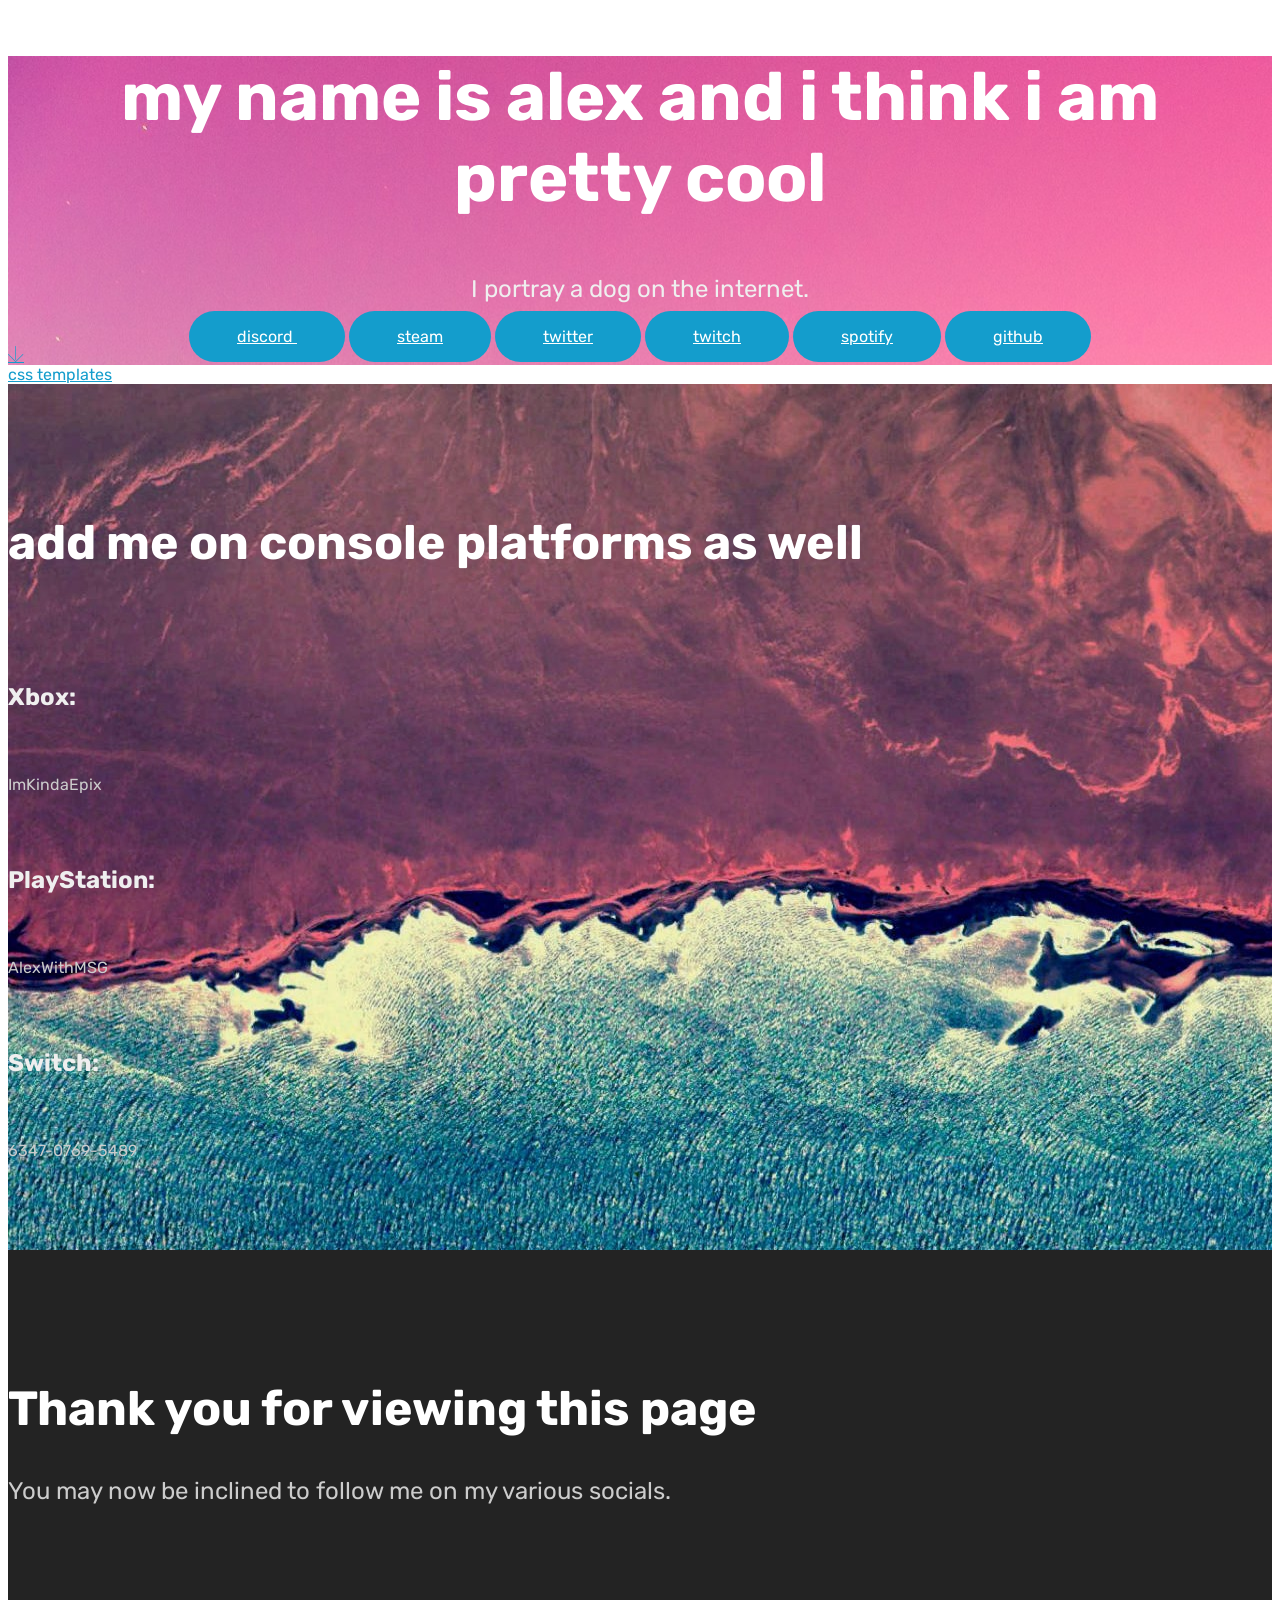
==== index.html @ 22f593eb "create github pages" ====
<!DOCTYPE html>
<html  >
<head>
  <!-- Site made with Mobirise Website Builder v4.12.3, https://mobirise.com -->
  <meta charset="UTF-8">
  <meta http-equiv="X-UA-Compatible" content="IE=edge">
  <meta name="generator" content="Mobirise v4.12.3, mobirise.com">
  <meta name="viewport" content="width=device-width, initial-scale=1, minimum-scale=1">
  <link rel="shortcut icon" href="assets/images/sanmypfp-128x128.png" type="image/x-icon">
  <meta name="description" content="">
  
  
  <title>Home</title>
  <link rel="stylesheet" href="assets/web/assets/mobirise-icons/mobirise-icons.css">
  <link rel="stylesheet" href="assets/bootstrap/css/bootstrap.min.css">
  <link rel="stylesheet" href="assets/bootstrap/css/bootstrap-grid.min.css">
  <link rel="stylesheet" href="assets/bootstrap/css/bootstrap-reboot.min.css">
  <link rel="stylesheet" href="assets/tether/tether.min.css">
  <link rel="stylesheet" href="assets/theme/css/style.css">
  <link rel="preload" as="style" href="assets/mobirise/css/mbr-additional.css"><link rel="stylesheet" href="assets/mobirise/css/mbr-additional.css" type="text/css">
  
  
  
</head>
<body>
  <section class="header9 cid-rp5B5z56Ws mbr-fullscreen mbr-parallax-background" id="header9-4">

    

    <div class="mbr-overlay" style="opacity: 0.2; background-color: rgb(35, 35, 35);">
    </div>

    <div class="container">
        <div class="media-container-column mbr-white col-lg-8 col-md-10 m-auto">
            <h1 class="mbr-section-title align-left mbr-bold pb-3 mbr-fonts-style display-1">
                my name is alex and i think i am pretty cool</h1>
            
            <p class="mbr-text align-left pb-3 mbr-fonts-style display-5">
                I portray a dog on the internet.</p>
            <div class="mbr-section-btn align-left"><a class="btn btn-md btn-primary display-4" href="https://discord.gg/YSjjmVP" target="_blank">discord&nbsp;</a> <a class="btn btn-md btn-primary display-4" href="https://steamcommunity.com/id/AlexWithMSG" target="_blank">steam</a> <a class="btn btn-md btn-primary display-4" href="https://twitter.com/alexwithmsg/" target="_blank">twitter</a> <a class="btn btn-md btn-primary display-4" href="https://twitch.tv/alexonmsg" target="_blank">twitch</a> <a class="btn btn-md btn-primary display-4" href="https://open.spotify.com/user/apex_epix" target="_blank">spotify</a>  <a class="btn btn-md btn-primary display-4" href="https://github.com/AlexWithMSG" target="_blank">github</a></div>
        </div>
    </div>

    <div class="mbr-arrow hidden-sm-down" aria-hidden="true">
        <a href="#next">
            <i class="mbri-down mbr-iconfont"></i>
        </a>
    </div>
</section>

<section class="engine"><a href="https://mobirise.info/x">css templates</a></section><section class="mbr-section contacts2 cid-rUwt1hAmYz mbr-parallax-background" id="contacts2-b">
    <!---->
    
    <!---->
    <!--Overlay-->
    <div class="mbr-overlay" style="opacity: 0.6; background-color: rgb(35, 35, 35);">
    </div>
    <!--Container-->
    <div class="container">
        <div class="row">
            <!--Titles-->
            <div class="title col-12">
                <h2 class="align-left mbr-fonts-style display-2">add me on console platforms as well</h2>
                
            </div>
            <div class="col-12">
                <div class="row justify-content-center">
                    <div class="col-12 col-md-4">
                        <div class="b b-adress">
                            <h5 class="align-left mbr-fonts-style m-0 display-5">
                                Xbox:
                            </h5>
                            <p class="mbr-text align-left mbr-fonts-style display-7">
                                ImKindaEpix</p>
                        </div>
                    </div>
                    <div class="col-12 col-md-4">
                        <div class="b b-phone">
                            <h5 class="align-left mbr-fonts-style m-0 display-5">
                                PlayStation:
                            </h5>
                            <p class="mbr-text align-left mbr-fonts-style display-7">
                                AlexWithMSG</p>
                        </div>
                    </div>
                    <div class="col-12 col-md-4">
                        <div class="b b-mail">
                            <h5 class="align-left mbr-fonts-style m-0 display-5">
                                Switch:
                            </h5>
                            <p class="mbr-text align-left mbr-fonts-style display-7">
                                6347-0769-5489</p>
                        </div>
                    </div>
                </div>
            </div>
        </div>
    </div>
</section>

<section class="header1 cid-rTfRrv0ybm" id="header16-6">

    

    

    <div class="container">
        <div class="row justify-content-md-center">
            <div class="col-md-10 align-center">
                <h1 class="mbr-section-title mbr-bold pb-3 mbr-fonts-style display-2">
                    Thank you for viewing this page</h1>
                
                <p class="mbr-text pb-3 mbr-fonts-style display-5">You may now be inclined to follow me on my various socials.</p>
                
            </div>
        </div>
    </div>

</section>


  <script src="assets/web/assets/jquery/jquery.min.js"></script>
  <script src="assets/popper/popper.min.js"></script>
  <script src="assets/bootstrap/js/bootstrap.min.js"></script>
  <script src="assets/tether/tether.min.js"></script>
  <script src="assets/smoothscroll/smooth-scroll.js"></script>
  <script src="assets/parallax/jarallax.min.js"></script>
  <script src="assets/theme/js/script.js"></script>
  
  
</body>
</html>
---- assets/web/assets/mobirise-icons/mobirise-icons.css ----
@font-face {
  font-family: 'MobiriseIcons';
  src:  url('mobirise-icons.eot?spat4u');
  src:  url('mobirise-icons.eot?spat4u#iefix') format('embedded-opentype'),
    url('mobirise-icons.ttf?spat4u') format('truetype'),
    url('mobirise-icons.woff?spat4u') format('woff'),
    url('mobirise-icons.svg?spat4u#MobiriseIcons') format('svg');
  font-weight: normal;
  font-style: normal;
  font-display: swap;
}

[class^="mbri-"], [class*=" mbri-"] {
  /* use !important to prevent issues with browser extensions that change fonts */
  font-family: MobiriseIcons !important;
  speak: none;
  font-style: normal;
  font-weight: normal;
  font-variant: normal;
  text-transform: none;
  line-height: 1;

  /* Better Font Rendering =========== */
  -webkit-font-smoothing: antialiased;
  -moz-osx-font-smoothing: grayscale;
}

.mbri-add-submenu:before {
  content: "\e900";
}
.mbri-alert:before {
  content: "\e901";
}
.mbri-align-center:before {
  content: "\e902";
}
.mbri-align-justify:before {
  content: "\e903";
}
.mbri-align-left:before {
  content: "\e904";
}
.mbri-align-right:before {
  content: "\e905";
}
.mbri-android:before {
  content: "\e906";
}
.mbri-apple:before {
  content: "\e907";
}
.mbri-arrow-down:before {
  content: "\e908";
}
.mbri-arrow-next:before {
  content: "\e909";
}
.mbri-arrow-prev:before {
  content: "\e90a";
}
.mbri-arrow-up:before {
  content: "\e90b";
}
.mbri-bold:before {
  content: "\e90c";
}
.mbri-bookmark:before {
  content: "\e90d";
}
.mbri-bootstrap:before {
  content: "\e90e";
}
.mbri-briefcase:before {
  content: "\e90f";
}
.mbri-browse:before {
  content: "\e910";
}
.mbri-bulleted-list:before {
  content: "\e911";
}
.mbri-calendar:before {
  content: "\e912";
}
.mbri-camera:before {
  content: "\e913";
}
.mbri-cart-add:before {
  content: "\e914";
}
.mbri-cart-full:before {
  content: "\e915";
}
.mbri-cash:before {
  content: "\e916";
}
.mbri-change-style:before {
  content: "\e917";
}
.mbri-chat:before {
  content: "\e918";
}
.mbri-clock:before {
  content: "\e919";
}
.mbri-close:before {
  content: "\e91a";
}
.mbri-cloud:before {
  content: "\e91b";
}
.mbri-code:before {
  content: "\e91c";
}
.mbri-contact-form:before {
  content: "\e91d";
}
.mbri-credit-card:before {
  content: "\e91e";
}
.mbri-cursor-click:before {
  content: "\e91f";
}
.mbri-cust-feedback:before {
  content: "\e920";
}
.mbri-database:before {
  content: "\e921";
}
.mbri-delivery:before {
  content: "\e922";
}
.mbri-desktop:before {
  content: "\e923";
}
.mbri-devices:before {
  content: "\e924";
}
.mbri-down:before {
  content: "\e925";
}
.mbri-download:before {
  content: "\e989";
}
.mbri-drag-n-drop:before {
  content: "\e927";
}
.mbri-drag-n-drop2:before {
  content: "\e928";
}
.mbri-edit:before {
  content: "\e929";
}
.mbri-edit2:before {
  content: "\e92a";
}
.mbri-error:before {
  content: "\e92b";
}
.mbri-extension:before {
  content: "\e92c";
}
.mbri-features:before {
  content: "\e92d";
}
.mbri-file:before {
  content: "\e92e";
}
.mbri-flag:before {
  content: "\e92f";
}
.mbri-folder:before {
  content: "\e930";
}
.mbri-gift:before {
  content: "\e931";
}
.mbri-github:before {
  content: "\e932";
}
.mbri-globe:before {
  content: "\e933";
}
.mbri-globe-2:before {
  content: "\e934";
}
.mbri-growing-chart:before {
  content: "\e935";
}
.mbri-hearth:before {
  content: "\e936";
}
.mbri-help:before {
  content: "\e937";
}
.mbri-home:before {
  content: "\e938";
}
.mbri-hot-cup:before {
  content: "\e939";
}
.mbri-idea:before {
  content: "\e93a";
}
.mbri-image-gallery:before {
  content: "\e93b";
}
.mbri-image-slider:before {
  content: "\e93c";
}
.mbri-info:before {
  content: "\e93d";
}
.mbri-italic:before {
  content: "\e93e";
}
.mbri-key:before {
  content: "\e93f";
}
.mbri-laptop:before {
  content: "\e940";
}
.mbri-layers:before {
  content: "\e941";
}
.mbri-left-right:before {
  content: "\e942";
}
.mbri-left:before {
  content: "\e943";
}
.mbri-letter:before {
  content: "\e944";
}
.mbri-like:before {
  content: "\e945";
}
.mbri-link:before {
  content: "\e946";
}
.mbri-lock:before {
  content: "\e947";
}
.mbri-login:before {
  content: "\e948";
}
.mbri-logout:before {
  content: "\e949";
}
.mbri-magic-stick:before {
  content: "\e94a";
}
.mbri-map-pin:before {
  content: "\e94b";
}
.mbri-menu:before {
  content: "\e94c";
}
.mbri-mobile:before {
  content: "\e94d";
}
.mbri-mobile2:before {
  content: "\e94e";
}
.mbri-mobirise:before {
  content: "\e94f";
}
.mbri-more-horizontal:before {
  content: "\e950";
}
.mbri-more-vertical:before {
  content: "\e951";
}
.mbri-music:before {
  content: "\e952";
}
.mbri-new-file:before {
  content: "\e953";
}
.mbri-numbered-list:before {
  content: "\e954";
}
.mbri-opened-folder:before {
  content: "\e955";
}
.mbri-pages:before {
  content: "\e956";
}
.mbri-paper-plane:before {
  content: "\e957";
}
.mbri-paperclip:before {
  content: "\e958";
}
.mbri-photo:before {
  content: "\e959";
}
.mbri-photos:before {
  content: "\e95a";
}
.mbri-pin:before {
  content: "\e95b";
}
.mbri-play:before {
  content: "\e95c";
}
.mbri-plus:before {
  content: "\e95d";
}
.mbri-preview:before {
  content: "\e95e";
}
.mbri-print:before {
  content: "\e95f";
}
.mbri-protect:before {
  content: "\e960";
}
.mbri-question:before {
  content: "\e961";
}
.mbri-quote-left:before {
  content: "\e962";
}
.mbri-quote-right:before {
  content: "\e963";
}
.mbri-refresh:before {
  content: "\e964";
}
.mbri-responsive:before {
  content: "\e965";
}
.mbri-right:before {
  content: "\e966";
}
.mbri-rocket:before {
  content: "\e967";
}
.mbri-sad-face:before {
  content: "\e968";
}
.mbri-sale:before {
  content: "\e969";
}
.mbri-save:before {
  content: "\e96a";
}
.mbri-search:before {
  content: "\e96b";
}
.mbri-setting:before {
  content: "\e96c";
}
.mbri-setting2:before {
  content: "\e96d";
}
.mbri-setting3:before {
  content: "\e96e";
}
.mbri-share:before {
  content: "\e96f";
}
.mbri-shopping-bag:before {
  content: "\e970";
}
.mbri-shopping-basket:before {
  content: "\e971";
}
.mbri-shopping-cart:before {
  content: "\e972";
}
.mbri-sites:before {
  content: "\e973";
}
.mbri-smile-face:before {
  content: "\e974";
}
.mbri-speed:before {
  content: "\e975";
}
.mbri-star:before {
  content: "\e976";
}
.mbri-success:before {
  content: "\e977";
}
.mbri-sun:before {
  content: "\e978";
}
.mbri-sun2:before {
  content: "\e979";
}
.mbri-tablet:before {
  content: "\e97a";
}
.mbri-tablet-vertical:before {
  content: "\e97b";
}
.mbri-target:before {
  content: "\e97c";
}
.mbri-timer:before {
  content: "\e97d";
}
.mbri-to-ftp:before {
  content: "\e97e";
}
.mbri-to-local-drive:before {
  content: "\e97f";
}
.mbri-touch-swipe:before {
  content: "\e980";
}
.mbri-touch:before {
  content: "\e981";
}
.mbri-trash:before {
  content: "\e982";
}
.mbri-underline:before {
  content: "\e983";
}
.mbri-unlink:before {
  content: "\e984";
}
.mbri-unlock:before {
  content: "\e985";
}
.mbri-up-down:before {
  content: "\e986";
}
.mbri-up:before {
  content: "\e987";
}
.mbri-update:before {
  content: "\e988";
}
.mbri-upload:before {
 content: "\e926"; 
}
.mbri-user:before {
  content: "\e98a";
}
.mbri-user2:before {
  content: "\e98b";
}
.mbri-users:before {
  content: "\e98c";
}
.mbri-video:before {
  content: "\e98d";
}
.mbri-video-play:before {
  content: "\e98e";
}
.mbri-watch:before {
  content: "\e98f";
}
.mbri-website-theme:before {
  content: "\e990";
}
.mbri-wifi:before {
  content: "\e991";
}
.mbri-windows:before {
  content: "\e992";
}
.mbri-zoom-out:before {
  content: "\e993";
}
.mbri-redo:before {
  content: "\e994";
}
.mbri-undo:before {
  content: "\e995";
}
---- assets/mobirise/css/mbr-additional.css ----
@import url(https://fonts.googleapis.com/css?family=Rubik:300,300i,400,400i,500,500i,700,700i,900,900i&display=swap);





body {
  font-family: Rubik;
}
.display-1 {
  font-family: 'Rubik', sans-serif;
  font-size: 4.25rem;
  font-display: swap;
}
.display-1 > .mbr-iconfont {
  font-size: 6.8rem;
}
.display-2 {
  font-family: 'Rubik', sans-serif;
  font-size: 3rem;
  font-display: swap;
}
.display-2 > .mbr-iconfont {
  font-size: 4.8rem;
}
.display-4 {
  font-family: 'Rubik', sans-serif;
  font-size: 1rem;
  font-display: swap;
}
.display-4 > .mbr-iconfont {
  font-size: 1.6rem;
}
.display-5 {
  font-family: 'Rubik', sans-serif;
  font-size: 1.5rem;
  font-display: swap;
}
.display-5 > .mbr-iconfont {
  font-size: 2.4rem;
}
.display-7 {
  font-family: 'Rubik', sans-serif;
  font-size: 1rem;
  font-display: swap;
}
.display-7 > .mbr-iconfont {
  font-size: 1.6rem;
}
/* ---- Fluid typography for mobile devices ---- */
/* 1.4 - font scale ratio ( bootstrap == 1.42857 ) */
/* 100vw - current viewport width */
/* (48 - 20)  48 == 48rem == 768px, 20 == 20rem == 320px(minimal supported viewport) */
/* 0.65 - min scale variable, may vary */
@media (max-width: 768px) {
  .display-1 {
    font-size: 3.4rem;
    font-size: calc( 2.1374999999999997rem + (4.25 - 2.1374999999999997) * ((100vw - 20rem) / (48 - 20)));
    line-height: calc( 1.4 * (2.1374999999999997rem + (4.25 - 2.1374999999999997) * ((100vw - 20rem) / (48 - 20))));
  }
  .display-2 {
    font-size: 2.4rem;
    font-size: calc( 1.7rem + (3 - 1.7) * ((100vw - 20rem) / (48 - 20)));
    line-height: calc( 1.4 * (1.7rem + (3 - 1.7) * ((100vw - 20rem) / (48 - 20))));
  }
  .display-4 {
    font-size: 0.8rem;
    font-size: calc( 1rem + (1 - 1) * ((100vw - 20rem) / (48 - 20)));
    line-height: calc( 1.4 * (1rem + (1 - 1) * ((100vw - 20rem) / (48 - 20))));
  }
  .display-5 {
    font-size: 1.2rem;
    font-size: calc( 1.175rem + (1.5 - 1.175) * ((100vw - 20rem) / (48 - 20)));
    line-height: calc( 1.4 * (1.175rem + (1.5 - 1.175) * ((100vw - 20rem) / (48 - 20))));
  }
}
/* Buttons */
.btn {
  padding: 1rem 3rem;
  border-radius: 3px;
}
.btn-sm {
  padding: 0.6rem 1.5rem;
  border-radius: 3px;
}
.btn-md {
  padding: 1rem 3rem;
  border-radius: 3px;
}
.btn-lg {
  padding: 1.2rem 3.2rem;
  border-radius: 3px;
}
.bg-primary {
  background-color: #149dcc !important;
}
.bg-success {
  background-color: #0f7699 !important;
}
.bg-info {
  background-color: #ffffff !important;
}
.bg-warning {
  background-color: #ffffff !important;
}
.bg-danger {
  background-color: #ffffff !important;
}
.btn-primary,
.btn-primary:active {
  background-color: #149dcc !important;
  border-color: #149dcc !important;
  color: #ffffff !important;
}
.btn-primary:hover,
.btn-primary:focus,
.btn-primary.focus,
.btn-primary.active {
  color: #ffffff !important;
  background-color: #0d6786 !important;
  border-color: #0d6786 !important;
}
.btn-primary.disabled,
.btn-primary:disabled {
  color: #ffffff !important;
  background-color: #0d6786 !important;
  border-color: #0d6786 !important;
}
.btn-secondary,
.btn-secondary:active {
  background-color: #ff3366 !important;
  border-color: #ff3366 !important;
  color: #ffffff !important;
}
.btn-secondary:hover,
.btn-secondary:focus,
.btn-secondary.focus,
.btn-secondary.active {
  color: #ffffff !important;
  background-color: #e50039 !important;
  border-color: #e50039 !important;
}
.btn-secondary.disabled,
.btn-secondary:disabled {
  color: #ffffff !important;
  background-color: #e50039 !important;
  border-color: #e50039 !important;
}
.btn-info,
.btn-info:active {
  background-color: #ffffff !important;
  border-color: #ffffff !important;
  color: #808080 !important;
}
.btn-info:hover,
.btn-info:focus,
.btn-info.focus,
.btn-info.active {
  color: #808080 !important;
  background-color: #d9d9d9 !important;
  border-color: #d9d9d9 !important;
}
.btn-info.disabled,
.btn-info:disabled {
  color: #808080 !important;
  background-color: #d9d9d9 !important;
  border-color: #d9d9d9 !important;
}
.btn-success,
.btn-success:active {
  background-color: #0f7699 !important;
  border-color: #0f7699 !important;
  color: #ffffff !important;
}
.btn-success:hover,
.btn-success:focus,
.btn-success.focus,
.btn-success.active {
  color: #ffffff !important;
  background-color: #084053 !important;
  border-color: #084053 !important;
}
.btn-success.disabled,
.btn-success:disabled {
  color: #ffffff !important;
  background-color: #084053 !important;
  border-color: #084053 !important;
}
.btn-warning,
.btn-warning:active {
  background-color: #ffffff !important;
  border-color: #ffffff !important;
  color: #808080 !important;
}
.btn-warning:hover,
.btn-warning:focus,
.btn-warning.focus,
.btn-warning.active {
  color: #808080 !important;
  background-color: #d9d9d9 !important;
  border-color: #d9d9d9 !important;
}
.btn-warning.disabled,
.btn-warning:disabled {
  color: #808080 !important;
  background-color: #d9d9d9 !important;
  border-color: #d9d9d9 !important;
}
.btn-danger,
.btn-danger:active {
  background-color: #ffffff !important;
  border-color: #ffffff !important;
  color: #808080 !important;
}
.btn-danger:hover,
.btn-danger:focus,
.btn-danger.focus,
.btn-danger.active {
  color: #808080 !important;
  background-color: #d9d9d9 !important;
  border-color: #d9d9d9 !important;
}
.btn-danger.disabled,
.btn-danger:disabled {
  color: #808080 !important;
  background-color: #d9d9d9 !important;
  border-color: #d9d9d9 !important;
}
.btn-white {
  color: #333333 !important;
}
.btn-white,
.btn-white:active {
  background-color: #ffffff !important;
  border-color: #ffffff !important;
  color: #808080 !important;
}
.btn-white:hover,
.btn-white:focus,
.btn-white.focus,
.btn-white.active {
  color: #808080 !important;
  background-color: #d9d9d9 !important;
  border-color: #d9d9d9 !important;
}
.btn-white.disabled,
.btn-white:disabled {
  color: #808080 !important;
  background-color: #d9d9d9 !important;
  border-color: #d9d9d9 !important;
}
.btn-black,
.btn-black:active {
  background-color: #333333 !important;
  border-color: #333333 !important;
  color: #ffffff !important;
}
.btn-black:hover,
.btn-black:focus,
.btn-black.focus,
.btn-black.active {
  color: #ffffff !important;
  background-color: #0d0d0d !important;
  border-color: #0d0d0d !important;
}
.btn-black.disabled,
.btn-black:disabled {
  color: #ffffff !important;
  background-color: #0d0d0d !important;
  border-color: #0d0d0d !important;
}
.btn-primary-outline,
.btn-primary-outline:active {
  background: none;
  border-color: #0b566f;
  color: #0b566f;
}
.btn-primary-outline:hover,
.btn-primary-outline:focus,
.btn-primary-outline.focus,
.btn-primary-outline.active {
  color: #ffffff;
  background-color: #149dcc;
  border-color: #149dcc;
}
.btn-primary-outline.disabled,
.btn-primary-outline:disabled {
  color: #ffffff !important;
  background-color: #149dcc !important;
  border-color: #149dcc !important;
}
.btn-secondary-outline,
.btn-secondary-outline:active {
  background: none;
  border-color: #cc0033;
  color: #cc0033;
}
.btn-secondary-outline:hover,
.btn-secondary-outline:focus,
.btn-secondary-outline.focus,
.btn-secondary-outline.active {
  color: #ffffff;
  background-color: #ff3366;
  border-color: #ff3366;
}
.btn-secondary-outline.disabled,
.btn-secondary-outline:disabled {
  color: #ffffff !important;
  background-color: #ff3366 !important;
  border-color: #ff3366 !important;
}
.btn-info-outline,
.btn-info-outline:active {
  background: none;
  border-color: #cccccc;
  color: #cccccc;
}
.btn-info-outline:hover,
.btn-info-outline:focus,
.btn-info-outline.focus,
.btn-info-outline.active {
  color: #808080;
  background-color: #ffffff;
  border-color: #ffffff;
}
.btn-info-outline.disabled,
.btn-info-outline:disabled {
  color: #808080 !important;
  background-color: #ffffff !important;
  border-color: #ffffff !important;
}
.btn-success-outline,
.btn-success-outline:active {
  background: none;
  border-color: #062e3c;
  color: #062e3c;
}
.btn-success-outline:hover,
.btn-success-outline:focus,
.btn-success-outline.focus,
.btn-success-outline.active {
  color: #ffffff;
  background-color: #0f7699;
  border-color: #0f7699;
}
.btn-success-outline.disabled,
.btn-success-outline:disabled {
  color: #ffffff !important;
  background-color: #0f7699 !important;
  border-color: #0f7699 !important;
}
.btn-warning-outline,
.btn-warning-outline:active {
  background: none;
  border-color: #cccccc;
  color: #cccccc;
}
.btn-warning-outline:hover,
.btn-warning-outline:focus,
.btn-warning-outline.focus,
.btn-warning-outline.active {
  color: #808080;
  background-color: #ffffff;
  border-color: #ffffff;
}
.btn-warning-outline.disabled,
.btn-warning-outline:disabled {
  color: #808080 !important;
  background-color: #ffffff !important;
  border-color: #ffffff !important;
}
.btn-danger-outline,
.btn-danger-outline:active {
  background: none;
  border-color: #cccccc;
  color: #cccccc;
}
.btn-danger-outline:hover,
.btn-danger-outline:focus,
.btn-danger-outline.focus,
.btn-danger-outline.active {
  color: #808080;
  background-color: #ffffff;
  border-color: #ffffff;
}
.btn-danger-outline.disabled,
.btn-danger-outline:disabled {
  color: #808080 !important;
  background-color: #ffffff !important;
  border-color: #ffffff !important;
}
.btn-black-outline,
.btn-black-outline:active {
  background: none;
  border-color: #000000;
  color: #000000;
}
.btn-black-outline:hover,
.btn-black-outline:focus,
.btn-black-outline.focus,
.btn-black-outline.active {
  color: #ffffff;
  background-color: #333333;
  border-color: #333333;
}
.btn-black-outline.disabled,
.btn-black-outline:disabled {
  color: #ffffff !important;
  background-color: #333333 !important;
  border-color: #333333 !important;
}
.btn-white-outline,
.btn-white-outline:active,
.btn-white-outline.active {
  background: none;
  border-color: #ffffff;
  color: #ffffff;
}
.btn-white-outline:hover,
.btn-white-outline:focus,
.btn-white-outline.focus {
  color: #333333;
  background-color: #ffffff;
  border-color: #ffffff;
}
.text-primary {
  color: #149dcc !important;
}
.text-secondary {
  color: #ff3366 !important;
}
.text-success {
  color: #0f7699 !important;
}
.text-info {
  color: #ffffff !important;
}
.text-warning {
  color: #ffffff !important;
}
.text-danger {
  color: #ffffff !important;
}
.text-white {
  color: #ffffff !important;
}
.text-black {
  color: #000000 !important;
}
a.text-primary:hover,
a.text-primary:focus {
  color: #0b566f !important;
}
a.text-secondary:hover,
a.text-secondary:focus {
  color: #cc0033 !important;
}
a.text-success:hover,
a.text-success:focus {
  color: #062e3c !important;
}
a.text-info:hover,
a.text-info:focus {
  color: #cccccc !important;
}
a.text-warning:hover,
a.text-warning:focus {
  color: #cccccc !important;
}
a.text-danger:hover,
a.text-danger:focus {
  color: #cccccc !important;
}
a.text-white:hover,
a.text-white:focus {
  color: #b3b3b3 !important;
}
a.text-black:hover,
a.text-black:focus {
  color: #4d4d4d !important;
}
.alert-success {
  background-color: #70c770;
}
.alert-info {
  background-color: #ffffff;
}
.alert-warning {
  background-color: #ffffff;
}
.alert-danger {
  background-color: #ffffff;
}
.mbr-section-btn a.btn:not(.btn-form) {
  border-radius: 100px;
}
.mbr-section-btn a.btn:not(.btn-form):hover,
.mbr-section-btn a.btn:not(.btn-form):focus {
  box-shadow: none !important;
}
.mbr-section-btn a.btn:not(.btn-form):hover,
.mbr-section-btn a.btn:not(.btn-form):focus {
  box-shadow: 0 10px 40px 0 rgba(0, 0, 0, 0.2) !important;
  -webkit-box-shadow: 0 10px 40px 0 rgba(0, 0, 0, 0.2) !important;
}
.mbr-gallery-filter li a {
  border-radius: 100px !important;
}
.mbr-gallery-filter li.active .btn {
  background-color: #149dcc;
  border-color: #149dcc;
  color: #ffffff;
}
.mbr-gallery-filter li.active .btn:focus {
  box-shadow: none;
}
.nav-tabs .nav-link {
  border-radius: 100px !important;
}
a,
a:hover {
  color: #149dcc;
}
.mbr-plan-header.bg-primary .mbr-plan-subtitle,
.mbr-plan-header.bg-primary .mbr-plan-price-desc {
  color: #b4e6f8;
}
.mbr-plan-header.bg-success .mbr-plan-subtitle,
.mbr-plan-header.bg-success .mbr-plan-price-desc {
  color: #3cbfec;
}
.mbr-plan-header.bg-info .mbr-plan-subtitle,
.mbr-plan-header.bg-info .mbr-plan-price-desc {
  color: #ffffff;
}
.mbr-plan-header.bg-warning .mbr-plan-subtitle,
.mbr-plan-header.bg-warning .mbr-plan-price-desc {
  color: #ffffff;
}
.mbr-plan-header.bg-danger .mbr-plan-subtitle,
.mbr-plan-header.bg-danger .mbr-plan-price-desc {
  color: #ffffff;
}
/* Scroll to top button*/
.scrollToTop_wraper {
  display: none;
}
.form-control {
  font-family: 'Rubik', sans-serif;
  font-size: 1rem;
  font-display: swap;
}
.form-control > .mbr-iconfont {
  font-size: 1.6rem;
}
blockquote {
  border-color: #149dcc;
}
/* Forms */
.mbr-form .btn {
  margin: .4rem 0;
}
.mbr-form .input-group-btn a.btn {
  border-radius: 100px !important;
}
.mbr-form .input-group-btn a.btn:hover {
  box-shadow: 0 10px 40px 0 rgba(0, 0, 0, 0.2);
}
.mbr-form .input-group-btn button[type="submit"] {
  border-radius: 100px !important;
  padding: 1rem 3rem;
}
.mbr-form .input-group-btn button[type="submit"]:hover {
  box-shadow: 0 10px 40px 0 rgba(0, 0, 0, 0.2);
}
.form2 .form-control {
  border-top-left-radius: 100px;
  border-bottom-left-radius: 100px;
}
.form2 .input-group-btn a.btn {
  border-top-left-radius: 0 !important;
  border-bottom-left-radius: 0 !important;
}
.form2 .input-group-btn button[type="submit"] {
  border-top-left-radius: 0 !important;
  border-bottom-left-radius: 0 !important;
}
.form3 input[type="email"] {
  border-radius: 100px !important;
}
@media (max-width: 349px) {
  .form2 input[type="email"] {
    border-radius: 100px !important;
  }
  .form2 .input-group-btn a.btn {
    border-radius: 100px !important;
  }
  .form2 .input-group-btn button[type="submit"] {
    border-radius: 100px !important;
  }
}
@media (max-width: 767px) {
  .btn {
    font-size: .75rem !important;
  }
  .btn .mbr-iconfont {
    font-size: 1rem !important;
  }
}
/* Footer */
.mbr-footer-content li::before,
.mbr-footer .mbr-contacts li::before {
  background: #149dcc;
}
.mbr-footer-content li a:hover,
.mbr-footer .mbr-contacts li a:hover {
  color: #149dcc;
}
.footer3 input[type="email"],
.footer4 input[type="email"] {
  border-radius: 100px !important;
}
.footer3 .input-group-btn a.btn,
.footer4 .input-group-btn a.btn {
  border-radius: 100px !important;
}
.footer3 .input-group-btn button[type="submit"],
.footer4 .input-group-btn button[type="submit"] {
  border-radius: 100px !important;
}
/* Headers*/
.header13 .form-inline input[type="email"],
.header14 .form-inline input[type="email"] {
  border-radius: 100px;
}
.header13 .form-inline input[type="text"],
.header14 .form-inline input[type="text"] {
  border-radius: 100px;
}
.header13 .form-inline input[type="tel"],
.header14 .form-inline input[type="tel"] {
  border-radius: 100px;
}
.header13 .form-inline a.btn,
.header14 .form-inline a.btn {
  border-radius: 100px;
}
.header13 .form-inline button,
.header14 .form-inline button {
  border-radius: 100px !important;
}
@media screen and (-ms-high-contrast: active), (-ms-high-contrast: none) {
  .card-wrapper {
    flex: auto !important;
  }
}
.jq-selectbox li:hover,
.jq-selectbox li.selected {
  background-color: #149dcc;
  color: #ffffff;
}
.jq-selectbox .jq-selectbox__trigger-arrow,
.jq-number__spin.minus:after,
.jq-number__spin.plus:after {
  transition: 0.4s;
  border-top-color: currentColor;
  border-bottom-color: currentColor;
}
.jq-selectbox:hover .jq-selectbox__trigger-arrow,
.jq-number__spin.minus:hover:after,
.jq-number__spin.plus:hover:after {
  border-top-color: #149dcc;
  border-bottom-color: #149dcc;
}
.xdsoft_datetimepicker .xdsoft_calendar td.xdsoft_default,
.xdsoft_datetimepicker .xdsoft_calendar td.xdsoft_current,
.xdsoft_datetimepicker .xdsoft_timepicker .xdsoft_time_box > div > div.xdsoft_current {
  color: #ffffff !important;
  background-color: #149dcc !important;
  box-shadow: none !important;
}
.xdsoft_datetimepicker .xdsoft_calendar td:hover,
.xdsoft_datetimepicker .xdsoft_timepicker .xdsoft_time_box > div > div:hover {
  color: #ffffff !important;
  background: #ff3366 !important;
  box-shadow: none !important;
}
.lazy-bg {
  background-image: none !important;
}
.lazy-placeholder:not(section),
.lazy-none {
  display: block;
  position: relative;
  padding-bottom: 56.25%;
}
iframe.lazy-placeholder,
.lazy-placeholder:after {
  content: '';
  position: absolute;
  width: 100px;
  height: 100px;
  background: transparent no-repeat center;
  background-size: contain;
  top: 50%;
  left: 50%;
  transform: translateX(-50%) translateY(-50%);
  background-image: url("data:image/svg+xml;charset=UTF-8,%3csvg width='32' height='32' viewBox='0 0 64 64' xmlns='http://www.w3.org/2000/svg' stroke='%23149dcc' %3e%3cg fill='none' fill-rule='evenodd'%3e%3cg transform='translate(16 16)' stroke-width='2'%3e%3ccircle stroke-opacity='.5' cx='16' cy='16' r='16'/%3e%3cpath d='M32 16c0-9.94-8.06-16-16-16'%3e%3canimateTransform attributeName='transform' type='rotate' from='0 16 16' to='360 16 16' dur='1s' repeatCount='indefinite'/%3e%3c/path%3e%3c/g%3e%3c/g%3e%3c/svg%3e");
}
section.lazy-placeholder:after {
  opacity: 0.3;
}
.cid-rp5B5z56Ws {
  background-image: url("../../../assets/images/wallpaper.jpg");
}
.cid-rp5B5z56Ws h1 {
  color: #616161;
}
.cid-rp5B5z56Ws h2,
.cid-rp5B5z56Ws h3,
.cid-rp5B5z56Ws p {
  color: #767676;
}
.cid-rp5B5z56Ws .mbr-section-subtitle {
  font-style: italic;
}
.cid-rp5B5z56Ws .mbr-text,
.cid-rp5B5z56Ws .mbr-section-btn {
  color: #efefef;
  text-align: center;
}
.cid-rp5B5z56Ws H3 {
  color: #232323;
  text-align: center;
}
.cid-rp5B5z56Ws H1 {
  color: #ffffff;
  text-align: center;
}
.cid-rUwt1hAmYz {
  padding-top: 90px;
  padding-bottom: 90px;
  background-image: url("../../../assets/images/sub-wallpaper-2000x1778.jpeg");
}
.cid-rUwt1hAmYz .mbr-text {
  color: #cccccc;
  margin: 0;
  padding-top: 1.5rem;
}
.cid-rUwt1hAmYz div.b {
  padding-top: 2rem;
}
.cid-rUwt1hAmYz H2 {
  color: #ffffff;
}
.cid-rUwt1hAmYz H5 {
  color: #efefef;
}
.cid-rTfRrv0ybm {
  padding-top: 90px;
  padding-bottom: 90px;
  background-color: #232323;
}
.cid-rTfRrv0ybm P {
  color: #767676;
}
.cid-rTfRrv0ybm H1 {
  color: #ffffff;
}
.cid-rTfRrv0ybm .mbr-text,
.cid-rTfRrv0ybm .mbr-section-btn {
  color: #cccccc;
}
---- assets/mobirise/css/mbr-additional.css ----
@import url(https://fonts.googleapis.com/css?family=Rubik:300,300i,400,400i,500,500i,700,700i,900,900i&display=swap);





body {
  font-family: Rubik;
}
.display-1 {
  font-family: 'Rubik', sans-serif;
  font-size: 4.25rem;
  font-display: swap;
}
.display-1 > .mbr-iconfont {
  font-size: 6.8rem;
}
.display-2 {
  font-family: 'Rubik', sans-serif;
  font-size: 3rem;
  font-display: swap;
}
.display-2 > .mbr-iconfont {
  font-size: 4.8rem;
}
.display-4 {
  font-family: 'Rubik', sans-serif;
  font-size: 1rem;
  font-display: swap;
}
.display-4 > .mbr-iconfont {
  font-size: 1.6rem;
}
.display-5 {
  font-family: 'Rubik', sans-serif;
  font-size: 1.5rem;
  font-display: swap;
}
.display-5 > .mbr-iconfont {
  font-size: 2.4rem;
}
.display-7 {
  font-family: 'Rubik', sans-serif;
  font-size: 1rem;
  font-display: swap;
}
.display-7 > .mbr-iconfont {
  font-size: 1.6rem;
}
/* ---- Fluid typography for mobile devices ---- */
/* 1.4 - font scale ratio ( bootstrap == 1.42857 ) */
/* 100vw - current viewport width */
/* (48 - 20)  48 == 48rem == 768px, 20 == 20rem == 320px(minimal supported viewport) */
/* 0.65 - min scale variable, may vary */
@media (max-width: 768px) {
  .display-1 {
    font-size: 3.4rem;
    font-size: calc( 2.1374999999999997rem + (4.25 - 2.1374999999999997) * ((100vw - 20rem) / (48 - 20)));
    line-height: calc( 1.4 * (2.1374999999999997rem + (4.25 - 2.1374999999999997) * ((100vw - 20rem) / (48 - 20))));
  }
  .display-2 {
    font-size: 2.4rem;
    font-size: calc( 1.7rem + (3 - 1.7) * ((100vw - 20rem) / (48 - 20)));
    line-height: calc( 1.4 * (1.7rem + (3 - 1.7) * ((100vw - 20rem) / (48 - 20))));
  }
  .display-4 {
    font-size: 0.8rem;
    font-size: calc( 1rem + (1 - 1) * ((100vw - 20rem) / (48 - 20)));
    line-height: calc( 1.4 * (1rem + (1 - 1) * ((100vw - 20rem) / (48 - 20))));
  }
  .display-5 {
    font-size: 1.2rem;
    font-size: calc( 1.175rem + (1.5 - 1.175) * ((100vw - 20rem) / (48 - 20)));
    line-height: calc( 1.4 * (1.175rem + (1.5 - 1.175) * ((100vw - 20rem) / (48 - 20))));
  }
}
/* Buttons */
.btn {
  padding: 1rem 3rem;
  border-radius: 3px;
}
.btn-sm {
  padding: 0.6rem 1.5rem;
  border-radius: 3px;
}
.btn-md {
  padding: 1rem 3rem;
  border-radius: 3px;
}
.btn-lg {
  padding: 1.2rem 3.2rem;
  border-radius: 3px;
}
.bg-primary {
  background-color: #149dcc !important;
}
.bg-success {
  background-color: #0f7699 !important;
}
.bg-info {
  background-color: #ffffff !important;
}
.bg-warning {
  background-color: #ffffff !important;
}
.bg-danger {
  background-color: #ffffff !important;
}
.btn-primary,
.btn-primary:active {
  background-color: #149dcc !important;
  border-color: #149dcc !important;
  color: #ffffff !important;
}
.btn-primary:hover,
.btn-primary:focus,
.btn-primary.focus,
.btn-primary.active {
  color: #ffffff !important;
  background-color: #0d6786 !important;
  border-color: #0d6786 !important;
}
.btn-primary.disabled,
.btn-primary:disabled {
  color: #ffffff !important;
  background-color: #0d6786 !important;
  border-color: #0d6786 !important;
}
.btn-secondary,
.btn-secondary:active {
  background-color: #ff3366 !important;
  border-color: #ff3366 !important;
  color: #ffffff !important;
}
.btn-secondary:hover,
.btn-secondary:focus,
.btn-secondary.focus,
.btn-secondary.active {
  color: #ffffff !important;
  background-color: #e50039 !important;
  border-color: #e50039 !important;
}
.btn-secondary.disabled,
.btn-secondary:disabled {
  color: #ffffff !important;
  background-color: #e50039 !important;
  border-color: #e50039 !important;
}
.btn-info,
.btn-info:active {
  background-color: #ffffff !important;
  border-color: #ffffff !important;
  color: #808080 !important;
}
.btn-info:hover,
.btn-info:focus,
.btn-info.focus,
.btn-info.active {
  color: #808080 !important;
  background-color: #d9d9d9 !important;
  border-color: #d9d9d9 !important;
}
.btn-info.disabled,
.btn-info:disabled {
  color: #808080 !important;
  background-color: #d9d9d9 !important;
  border-color: #d9d9d9 !important;
}
.btn-success,
.btn-success:active {
  background-color: #0f7699 !important;
  border-color: #0f7699 !important;
  color: #ffffff !important;
}
.btn-success:hover,
.btn-success:focus,
.btn-success.focus,
.btn-success.active {
  color: #ffffff !important;
  background-color: #084053 !important;
  border-color: #084053 !important;
}
.btn-success.disabled,
.btn-success:disabled {
  color: #ffffff !important;
  background-color: #084053 !important;
  border-color: #084053 !important;
}
.btn-warning,
.btn-warning:active {
  background-color: #ffffff !important;
  border-color: #ffffff !important;
  color: #808080 !important;
}
.btn-warning:hover,
.btn-warning:focus,
.btn-warning.focus,
.btn-warning.active {
  color: #808080 !important;
  background-color: #d9d9d9 !important;
  border-color: #d9d9d9 !important;
}
.btn-warning.disabled,
.btn-warning:disabled {
  color: #808080 !important;
  background-color: #d9d9d9 !important;
  border-color: #d9d9d9 !important;
}
.btn-danger,
.btn-danger:active {
  background-color: #ffffff !important;
  border-color: #ffffff !important;
  color: #808080 !important;
}
.btn-danger:hover,
.btn-danger:focus,
.btn-danger.focus,
.btn-danger.active {
  color: #808080 !important;
  background-color: #d9d9d9 !important;
  border-color: #d9d9d9 !important;
}
.btn-danger.disabled,
.btn-danger:disabled {
  color: #808080 !important;
  background-color: #d9d9d9 !important;
  border-color: #d9d9d9 !important;
}
.btn-white {
  color: #333333 !important;
}
.btn-white,
.btn-white:active {
  background-color: #ffffff !important;
  border-color: #ffffff !important;
  color: #808080 !important;
}
.btn-white:hover,
.btn-white:focus,
.btn-white.focus,
.btn-white.active {
  color: #808080 !important;
  background-color: #d9d9d9 !important;
  border-color: #d9d9d9 !important;
}
.btn-white.disabled,
.btn-white:disabled {
  color: #808080 !important;
  background-color: #d9d9d9 !important;
  border-color: #d9d9d9 !important;
}
.btn-black,
.btn-black:active {
  background-color: #333333 !important;
  border-color: #333333 !important;
  color: #ffffff !important;
}
.btn-black:hover,
.btn-black:focus,
.btn-black.focus,
.btn-black.active {
  color: #ffffff !important;
  background-color: #0d0d0d !important;
  border-color: #0d0d0d !important;
}
.btn-black.disabled,
.btn-black:disabled {
  color: #ffffff !important;
  background-color: #0d0d0d !important;
  border-color: #0d0d0d !important;
}
.btn-primary-outline,
.btn-primary-outline:active {
  background: none;
  border-color: #0b566f;
  color: #0b566f;
}
.btn-primary-outline:hover,
.btn-primary-outline:focus,
.btn-primary-outline.focus,
.btn-primary-outline.active {
  color: #ffffff;
  background-color: #149dcc;
  border-color: #149dcc;
}
.btn-primary-outline.disabled,
.btn-primary-outline:disabled {
  color: #ffffff !important;
  background-color: #149dcc !important;
  border-color: #149dcc !important;
}
.btn-secondary-outline,
.btn-secondary-outline:active {
  background: none;
  border-color: #cc0033;
  color: #cc0033;
}
.btn-secondary-outline:hover,
.btn-secondary-outline:focus,
.btn-secondary-outline.focus,
.btn-secondary-outline.active {
  color: #ffffff;
  background-color: #ff3366;
  border-color: #ff3366;
}
.btn-secondary-outline.disabled,
.btn-secondary-outline:disabled {
  color: #ffffff !important;
  background-color: #ff3366 !important;
  border-color: #ff3366 !important;
}
.btn-info-outline,
.btn-info-outline:active {
  background: none;
  border-color: #cccccc;
  color: #cccccc;
}
.btn-info-outline:hover,
.btn-info-outline:focus,
.btn-info-outline.focus,
.btn-info-outline.active {
  color: #808080;
  background-color: #ffffff;
  border-color: #ffffff;
}
.btn-info-outline.disabled,
.btn-info-outline:disabled {
  color: #808080 !important;
  background-color: #ffffff !important;
  border-color: #ffffff !important;
}
.btn-success-outline,
.btn-success-outline:active {
  background: none;
  border-color: #062e3c;
  color: #062e3c;
}
.btn-success-outline:hover,
.btn-success-outline:focus,
.btn-success-outline.focus,
.btn-success-outline.active {
  color: #ffffff;
  background-color: #0f7699;
  border-color: #0f7699;
}
.btn-success-outline.disabled,
.btn-success-outline:disabled {
  color: #ffffff !important;
  background-color: #0f7699 !important;
  border-color: #0f7699 !important;
}
.btn-warning-outline,
.btn-warning-outline:active {
  background: none;
  border-color: #cccccc;
  color: #cccccc;
}
.btn-warning-outline:hover,
.btn-warning-outline:focus,
.btn-warning-outline.focus,
.btn-warning-outline.active {
  color: #808080;
  background-color: #ffffff;
  border-color: #ffffff;
}
.btn-warning-outline.disabled,
.btn-warning-outline:disabled {
  color: #808080 !important;
  background-color: #ffffff !important;
  border-color: #ffffff !important;
}
.btn-danger-outline,
.btn-danger-outline:active {
  background: none;
  border-color: #cccccc;
  color: #cccccc;
}
.btn-danger-outline:hover,
.btn-danger-outline:focus,
.btn-danger-outline.focus,
.btn-danger-outline.active {
  color: #808080;
  background-color: #ffffff;
  border-color: #ffffff;
}
.btn-danger-outline.disabled,
.btn-danger-outline:disabled {
  color: #808080 !important;
  background-color: #ffffff !important;
  border-color: #ffffff !important;
}
.btn-black-outline,
.btn-black-outline:active {
  background: none;
  border-color: #000000;
  color: #000000;
}
.btn-black-outline:hover,
.btn-black-outline:focus,
.btn-black-outline.focus,
.btn-black-outline.active {
  color: #ffffff;
  background-color: #333333;
  border-color: #333333;
}
.btn-black-outline.disabled,
.btn-black-outline:disabled {
  color: #ffffff !important;
  background-color: #333333 !important;
  border-color: #333333 !important;
}
.btn-white-outline,
.btn-white-outline:active,
.btn-white-outline.active {
  background: none;
  border-color: #ffffff;
  color: #ffffff;
}
.btn-white-outline:hover,
.btn-white-outline:focus,
.btn-white-outline.focus {
  color: #333333;
  background-color: #ffffff;
  border-color: #ffffff;
}
.text-primary {
  color: #149dcc !important;
}
.text-secondary {
  color: #ff3366 !important;
}
.text-success {
  color: #0f7699 !important;
}
.text-info {
  color: #ffffff !important;
}
.text-warning {
  color: #ffffff !important;
}
.text-danger {
  color: #ffffff !important;
}
.text-white {
  color: #ffffff !important;
}
.text-black {
  color: #000000 !important;
}
a.text-primary:hover,
a.text-primary:focus {
  color: #0b566f !important;
}
a.text-secondary:hover,
a.text-secondary:focus {
  color: #cc0033 !important;
}
a.text-success:hover,
a.text-success:focus {
  color: #062e3c !important;
}
a.text-info:hover,
a.text-info:focus {
  color: #cccccc !important;
}
a.text-warning:hover,
a.text-warning:focus {
  color: #cccccc !important;
}
a.text-danger:hover,
a.text-danger:focus {
  color: #cccccc !important;
}
a.text-white:hover,
a.text-white:focus {
  color: #b3b3b3 !important;
}
a.text-black:hover,
a.text-black:focus {
  color: #4d4d4d !important;
}
.alert-success {
  background-color: #70c770;
}
.alert-info {
  background-color: #ffffff;
}
.alert-warning {
  background-color: #ffffff;
}
.alert-danger {
  background-color: #ffffff;
}
.mbr-section-btn a.btn:not(.btn-form) {
  border-radius: 100px;
}
.mbr-section-btn a.btn:not(.btn-form):hover,
.mbr-section-btn a.btn:not(.btn-form):focus {
  box-shadow: none !important;
}
.mbr-section-btn a.btn:not(.btn-form):hover,
.mbr-section-btn a.btn:not(.btn-form):focus {
  box-shadow: 0 10px 40px 0 rgba(0, 0, 0, 0.2) !important;
  -webkit-box-shadow: 0 10px 40px 0 rgba(0, 0, 0, 0.2) !important;
}
.mbr-gallery-filter li a {
  border-radius: 100px !important;
}
.mbr-gallery-filter li.active .btn {
  background-color: #149dcc;
  border-color: #149dcc;
  color: #ffffff;
}
.mbr-gallery-filter li.active .btn:focus {
  box-shadow: none;
}
.nav-tabs .nav-link {
  border-radius: 100px !important;
}
a,
a:hover {
  color: #149dcc;
}
.mbr-plan-header.bg-primary .mbr-plan-subtitle,
.mbr-plan-header.bg-primary .mbr-plan-price-desc {
  color: #b4e6f8;
}
.mbr-plan-header.bg-success .mbr-plan-subtitle,
.mbr-plan-header.bg-success .mbr-plan-price-desc {
  color: #3cbfec;
}
.mbr-plan-header.bg-info .mbr-plan-subtitle,
.mbr-plan-header.bg-info .mbr-plan-price-desc {
  color: #ffffff;
}
.mbr-plan-header.bg-warning .mbr-plan-subtitle,
.mbr-plan-header.bg-warning .mbr-plan-price-desc {
  color: #ffffff;
}
.mbr-plan-header.bg-danger .mbr-plan-subtitle,
.mbr-plan-header.bg-danger .mbr-plan-price-desc {
  color: #ffffff;
}
/* Scroll to top button*/
.scrollToTop_wraper {
  display: none;
}
.form-control {
  font-family: 'Rubik', sans-serif;
  font-size: 1rem;
  font-display: swap;
}
.form-control > .mbr-iconfont {
  font-size: 1.6rem;
}
blockquote {
  border-color: #149dcc;
}
/* Forms */
.mbr-form .btn {
  margin: .4rem 0;
}
.mbr-form .input-group-btn a.btn {
  border-radius: 100px !important;
}
.mbr-form .input-group-btn a.btn:hover {
  box-shadow: 0 10px 40px 0 rgba(0, 0, 0, 0.2);
}
.mbr-form .input-group-btn button[type="submit"] {
  border-radius: 100px !important;
  padding: 1rem 3rem;
}
.mbr-form .input-group-btn button[type="submit"]:hover {
  box-shadow: 0 10px 40px 0 rgba(0, 0, 0, 0.2);
}
.form2 .form-control {
  border-top-left-radius: 100px;
  border-bottom-left-radius: 100px;
}
.form2 .input-group-btn a.btn {
  border-top-left-radius: 0 !important;
  border-bottom-left-radius: 0 !important;
}
.form2 .input-group-btn button[type="submit"] {
  border-top-left-radius: 0 !important;
  border-bottom-left-radius: 0 !important;
}
.form3 input[type="email"] {
  border-radius: 100px !important;
}
@media (max-width: 349px) {
  .form2 input[type="email"] {
    border-radius: 100px !important;
  }
  .form2 .input-group-btn a.btn {
    border-radius: 100px !important;
  }
  .form2 .input-group-btn button[type="submit"] {
    border-radius: 100px !important;
  }
}
@media (max-width: 767px) {
  .btn {
    font-size: .75rem !important;
  }
  .btn .mbr-iconfont {
    font-size: 1rem !important;
  }
}
/* Footer */
.mbr-footer-content li::before,
.mbr-footer .mbr-contacts li::before {
  background: #149dcc;
}
.mbr-footer-content li a:hover,
.mbr-footer .mbr-contacts li a:hover {
  color: #149dcc;
}
.footer3 input[type="email"],
.footer4 input[type="email"] {
  border-radius: 100px !important;
}
.footer3 .input-group-btn a.btn,
.footer4 .input-group-btn a.btn {
  border-radius: 100px !important;
}
.footer3 .input-group-btn button[type="submit"],
.footer4 .input-group-btn button[type="submit"] {
  border-radius: 100px !important;
}
/* Headers*/
.header13 .form-inline input[type="email"],
.header14 .form-inline input[type="email"] {
  border-radius: 100px;
}
.header13 .form-inline input[type="text"],
.header14 .form-inline input[type="text"] {
  border-radius: 100px;
}
.header13 .form-inline input[type="tel"],
.header14 .form-inline input[type="tel"] {
  border-radius: 100px;
}
.header13 .form-inline a.btn,
.header14 .form-inline a.btn {
  border-radius: 100px;
}
.header13 .form-inline button,
.header14 .form-inline button {
  border-radius: 100px !important;
}
@media screen and (-ms-high-contrast: active), (-ms-high-contrast: none) {
  .card-wrapper {
    flex: auto !important;
  }
}
.jq-selectbox li:hover,
.jq-selectbox li.selected {
  background-color: #149dcc;
  color: #ffffff;
}
.jq-selectbox .jq-selectbox__trigger-arrow,
.jq-number__spin.minus:after,
.jq-number__spin.plus:after {
  transition: 0.4s;
  border-top-color: currentColor;
  border-bottom-color: currentColor;
}
.jq-selectbox:hover .jq-selectbox__trigger-arrow,
.jq-number__spin.minus:hover:after,
.jq-number__spin.plus:hover:after {
  border-top-color: #149dcc;
  border-bottom-color: #149dcc;
}
.xdsoft_datetimepicker .xdsoft_calendar td.xdsoft_default,
.xdsoft_datetimepicker .xdsoft_calendar td.xdsoft_current,
.xdsoft_datetimepicker .xdsoft_timepicker .xdsoft_time_box > div > div.xdsoft_current {
  color: #ffffff !important;
  background-color: #149dcc !important;
  box-shadow: none !important;
}
.xdsoft_datetimepicker .xdsoft_calendar td:hover,
.xdsoft_datetimepicker .xdsoft_timepicker .xdsoft_time_box > div > div:hover {
  color: #ffffff !important;
  background: #ff3366 !important;
  box-shadow: none !important;
}
.lazy-bg {
  background-image: none !important;
}
.lazy-placeholder:not(section),
.lazy-none {
  display: block;
  position: relative;
  padding-bottom: 56.25%;
}
iframe.lazy-placeholder,
.lazy-placeholder:after {
  content: '';
  position: absolute;
  width: 100px;
  height: 100px;
  background: transparent no-repeat center;
  background-size: contain;
  top: 50%;
  left: 50%;
  transform: translateX(-50%) translateY(-50%);
  background-image: url("data:image/svg+xml;charset=UTF-8,%3csvg width='32' height='32' viewBox='0 0 64 64' xmlns='http://www.w3.org/2000/svg' stroke='%23149dcc' %3e%3cg fill='none' fill-rule='evenodd'%3e%3cg transform='translate(16 16)' stroke-width='2'%3e%3ccircle stroke-opacity='.5' cx='16' cy='16' r='16'/%3e%3cpath d='M32 16c0-9.94-8.06-16-16-16'%3e%3canimateTransform attributeName='transform' type='rotate' from='0 16 16' to='360 16 16' dur='1s' repeatCount='indefinite'/%3e%3c/path%3e%3c/g%3e%3c/g%3e%3c/svg%3e");
}
section.lazy-placeholder:after {
  opacity: 0.3;
}
.cid-rp5B5z56Ws {
  background-image: url("../../../assets/images/wallpaper.jpg");
}
.cid-rp5B5z56Ws h1 {
  color: #616161;
}
.cid-rp5B5z56Ws h2,
.cid-rp5B5z56Ws h3,
.cid-rp5B5z56Ws p {
  color: #767676;
}
.cid-rp5B5z56Ws .mbr-section-subtitle {
  font-style: italic;
}
.cid-rp5B5z56Ws .mbr-text,
.cid-rp5B5z56Ws .mbr-section-btn {
  color: #efefef;
  text-align: center;
}
.cid-rp5B5z56Ws H3 {
  color: #232323;
  text-align: center;
}
.cid-rp5B5z56Ws H1 {
  color: #ffffff;
  text-align: center;
}
.cid-rUwt1hAmYz {
  padding-top: 90px;
  padding-bottom: 90px;
  background-image: url("../../../assets/images/sub-wallpaper-2000x1778.jpeg");
}
.cid-rUwt1hAmYz .mbr-text {
  color: #cccccc;
  margin: 0;
  padding-top: 1.5rem;
}
.cid-rUwt1hAmYz div.b {
  padding-top: 2rem;
}
.cid-rUwt1hAmYz H2 {
  color: #ffffff;
}
.cid-rUwt1hAmYz H5 {
  color: #efefef;
}
.cid-rTfRrv0ybm {
  padding-top: 90px;
  padding-bottom: 90px;
  background-color: #232323;
}
.cid-rTfRrv0ybm P {
  color: #767676;
}
.cid-rTfRrv0ybm H1 {
  color: #ffffff;
}
.cid-rTfRrv0ybm .mbr-text,
.cid-rTfRrv0ybm .mbr-section-btn {
  color: #cccccc;
}
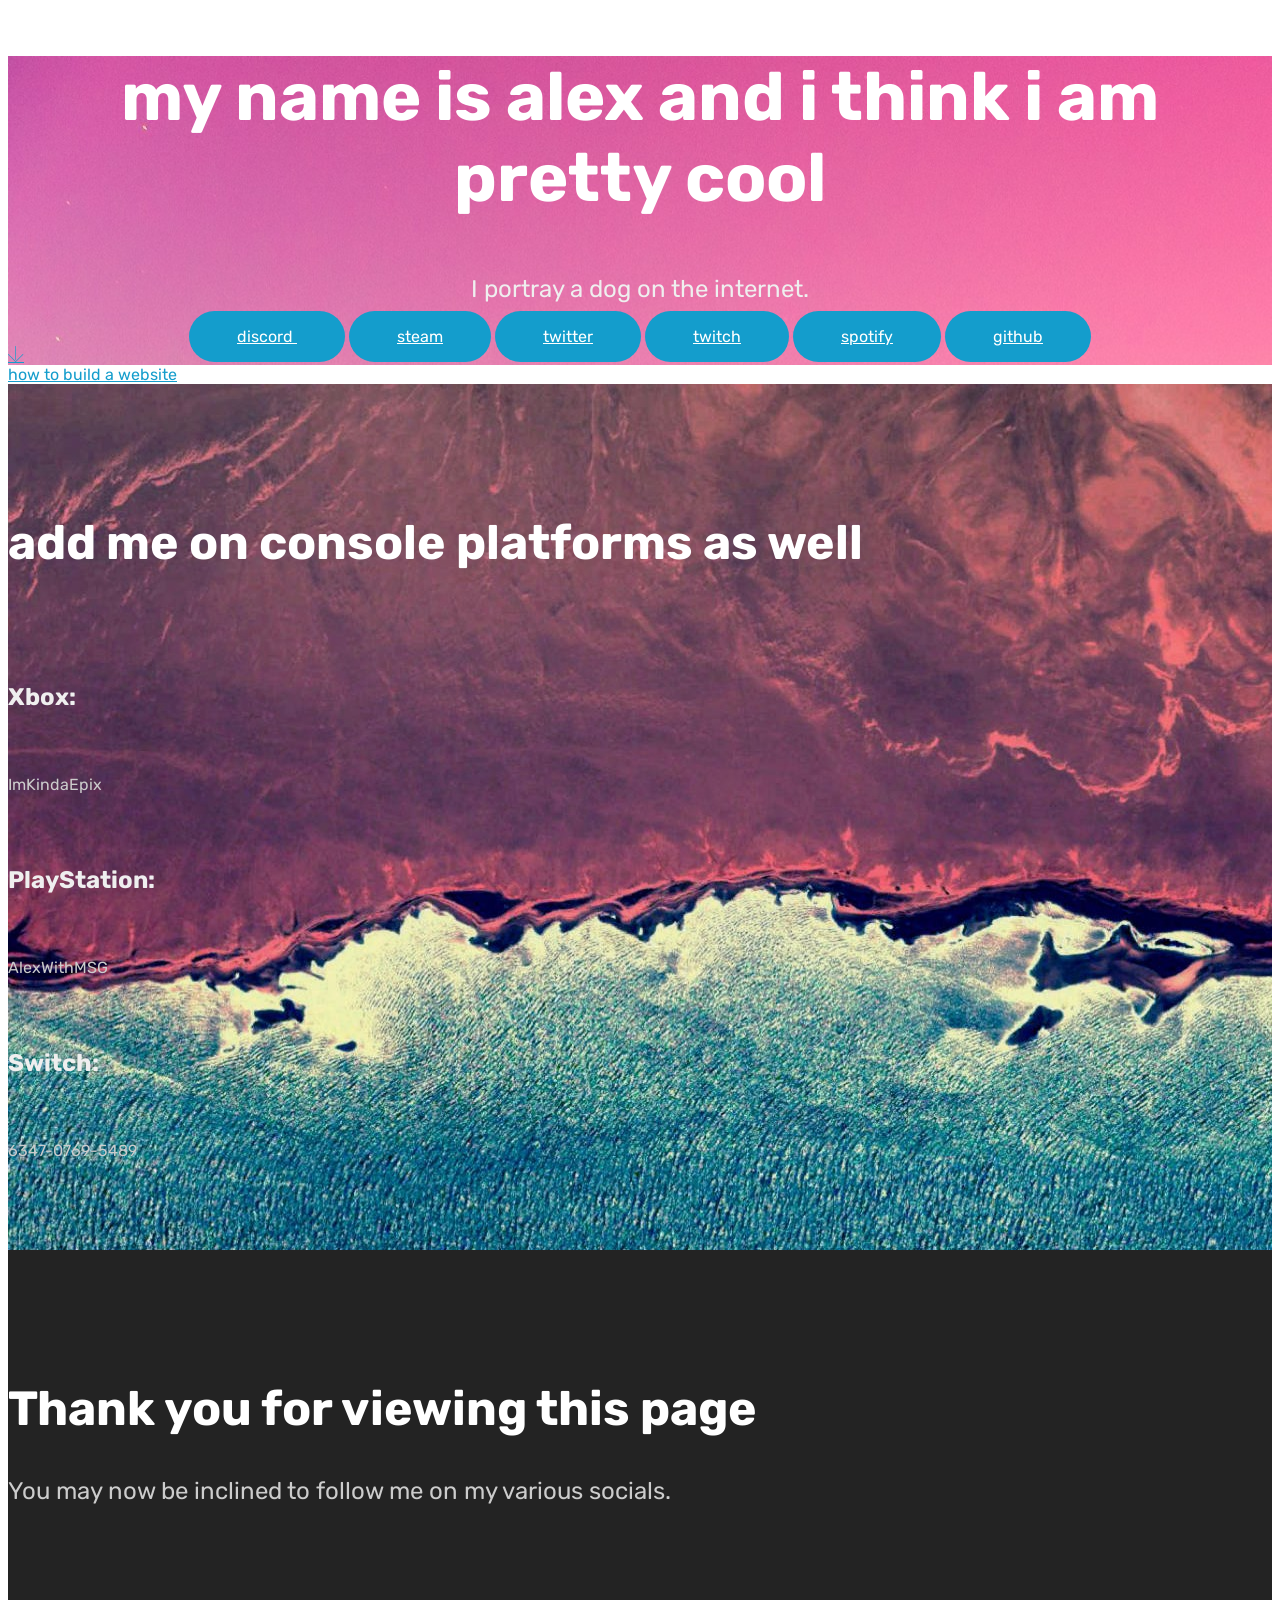
==== commit d8852243: "Rename alex.html to index.html" ====
--- a/index.html
+++ b/index.html
@@ -48,7 +48,7 @@
     </div>
 </section>
 
-<section class="engine"><a href="https://mobirise.info/x">css templates</a></section><section class="mbr-section contacts2 cid-rUwt1hAmYz mbr-parallax-background" id="contacts2-b">
+<section class="engine"><a href="https://mobirise.info/g">how to build a website</a></section><section class="mbr-section contacts2 cid-rUwt1hAmYz mbr-parallax-background" id="contacts2-b">
     <!---->
     
     <!---->
@@ -129,4 +129,4 @@
   
   
 </body>
-</html>+</html>
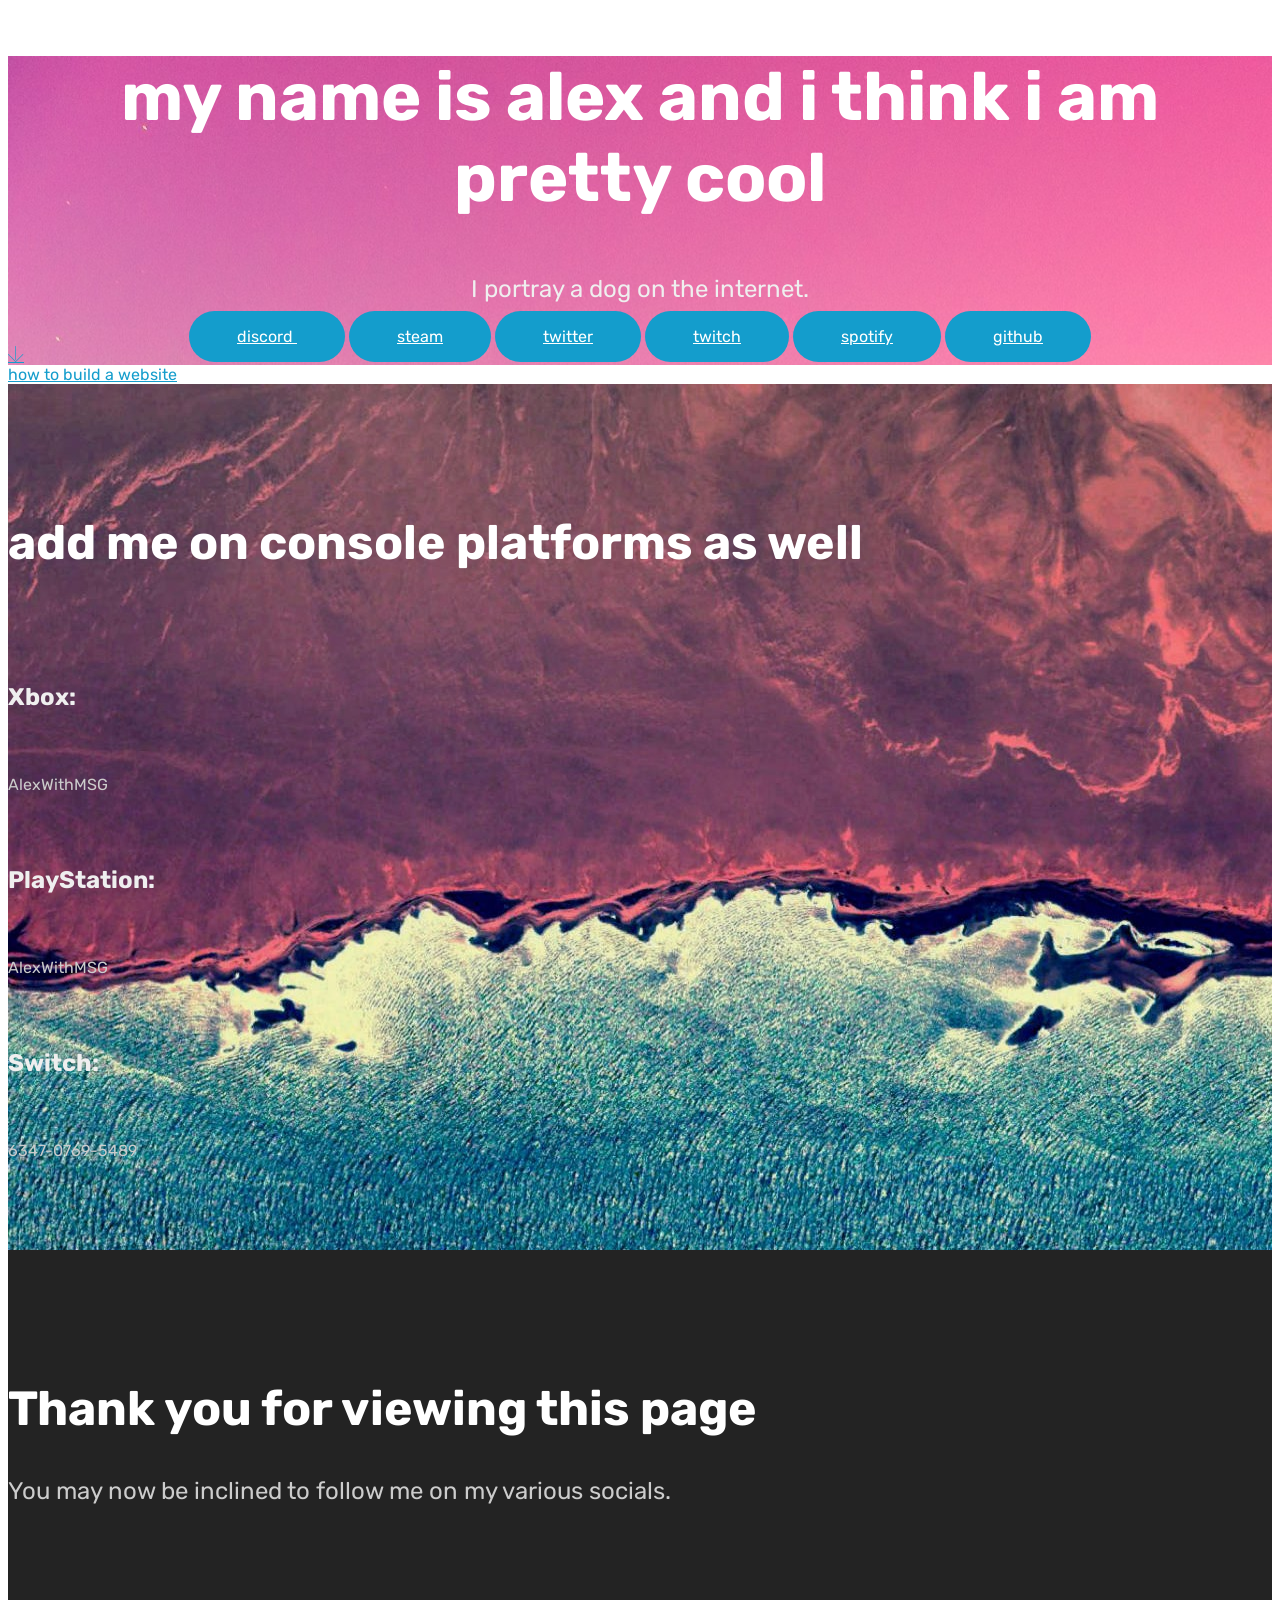
==== commit cb118061: "Update index.html" ====
--- a/index.html
+++ b/index.html
@@ -71,7 +71,7 @@
                                 Xbox:
                             </h5>
                             <p class="mbr-text align-left mbr-fonts-style display-7">
-                                ImKindaEpix</p>
+                                AlexWithMSG</p>
                         </div>
                     </div>
                     <div class="col-12 col-md-4">
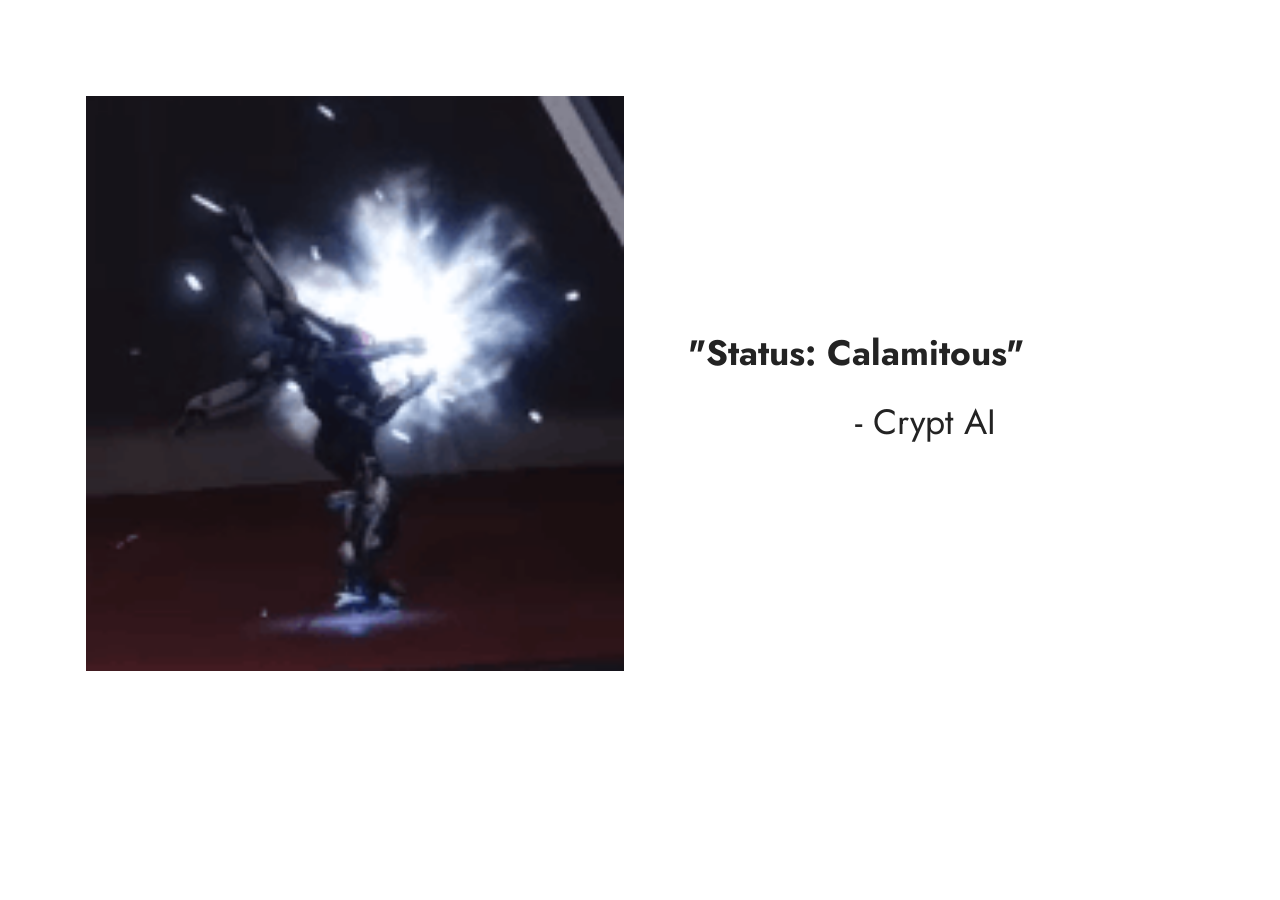
==== commit cc8bbc34: "dsc" ====
--- a/index.html
+++ b/index.html
@@ -1,132 +1,54 @@
 <!DOCTYPE html>
 <html  >
 <head>
-  <!-- Site made with Mobirise Website Builder v4.12.3, https://mobirise.com -->
+  <!-- Site made with Mobirise Website Builder v5.7.4, https://mobirise.com -->
   <meta charset="UTF-8">
   <meta http-equiv="X-UA-Compatible" content="IE=edge">
-  <meta name="generator" content="Mobirise v4.12.3, mobirise.com">
+  <meta name="generator" content="Mobirise v5.7.4, mobirise.com">
   <meta name="viewport" content="width=device-width, initial-scale=1, minimum-scale=1">
-  <link rel="shortcut icon" href="assets/images/sanmypfp-128x128.png" type="image/x-icon">
+  <link rel="shortcut icon" href="assets/images/logo5.png" type="image/x-icon">
   <meta name="description" content="">
-  
-  
+
+
   <title>Home</title>
-  <link rel="stylesheet" href="assets/web/assets/mobirise-icons/mobirise-icons.css">
   <link rel="stylesheet" href="assets/bootstrap/css/bootstrap.min.css">
   <link rel="stylesheet" href="assets/bootstrap/css/bootstrap-grid.min.css">
   <link rel="stylesheet" href="assets/bootstrap/css/bootstrap-reboot.min.css">
-  <link rel="stylesheet" href="assets/tether/tether.min.css">
   <link rel="stylesheet" href="assets/theme/css/style.css">
+  <link rel="preload" href="https://fonts.googleapis.com/css?family=Jost:100,200,300,400,500,600,700,800,900,100i,200i,300i,400i,500i,600i,700i,800i,900i&display=swap" as="style" onload="this.onload=null;this.rel='stylesheet'">
+  <noscript><link rel="stylesheet" href="https://fonts.googleapis.com/css?family=Jost:100,200,300,400,500,600,700,800,900,100i,200i,300i,400i,500i,600i,700i,800i,900i&display=swap"></noscript>
   <link rel="preload" as="style" href="assets/mobirise/css/mbr-additional.css"><link rel="stylesheet" href="assets/mobirise/css/mbr-additional.css" type="text/css">
-  
-  
-  
+
+
+
+
 </head>
 <body>
-  <section class="header9 cid-rp5B5z56Ws mbr-fullscreen mbr-parallax-background" id="header9-4">
 
-    
+  <section data-bs-version="5.1" class="image1 cid-tqVwos5ZZe" id="image1-k">
 
-    <div class="mbr-overlay" style="opacity: 0.2; background-color: rgb(35, 35, 35);">
-    </div>
+
+
+
 
     <div class="container">
-        <div class="media-container-column mbr-white col-lg-8 col-md-10 m-auto">
-            <h1 class="mbr-section-title align-left mbr-bold pb-3 mbr-fonts-style display-1">
-                my name is alex and i think i am pretty cool</h1>
-            
-            <p class="mbr-text align-left pb-3 mbr-fonts-style display-5">
-                I portray a dog on the internet.</p>
-            <div class="mbr-section-btn align-left"><a class="btn btn-md btn-primary display-4" href="https://discord.gg/YSjjmVP" target="_blank">discord&nbsp;</a> <a class="btn btn-md btn-primary display-4" href="https://steamcommunity.com/id/AlexWithMSG" target="_blank">steam</a> <a class="btn btn-md btn-primary display-4" href="https://twitter.com/alexwithmsg/" target="_blank">twitter</a> <a class="btn btn-md btn-primary display-4" href="https://twitch.tv/alexonmsg" target="_blank">twitch</a> <a class="btn btn-md btn-primary display-4" href="https://open.spotify.com/user/apex_epix" target="_blank">spotify</a>  <a class="btn btn-md btn-primary display-4" href="https://github.com/AlexWithMSG" target="_blank">github</a></div>
-        </div>
-    </div>
-
-    <div class="mbr-arrow hidden-sm-down" aria-hidden="true">
-        <a href="#next">
-            <i class="mbri-down mbr-iconfont"></i>
-        </a>
-    </div>
-</section>
-
-<section class="engine"><a href="https://mobirise.info/g">how to build a website</a></section><section class="mbr-section contacts2 cid-rUwt1hAmYz mbr-parallax-background" id="contacts2-b">
-    <!---->
-    
-    <!---->
-    <!--Overlay-->
-    <div class="mbr-overlay" style="opacity: 0.6; background-color: rgb(35, 35, 35);">
-    </div>
-    <!--Container-->
-    <div class="container">
-        <div class="row">
-            <!--Titles-->
-            <div class="title col-12">
-                <h2 class="align-left mbr-fonts-style display-2">add me on console platforms as well</h2>
-                
+        <div class="row align-items-center">
+            <div class="col-12 col-lg-6">
+                <div class="image-wrapper">
+                    <img src="assets/images/medal-btf0la0mou-158x169.png" alt="Mobirise Website Builder">
+                    <p class="mbr-description mbr-fonts-style pt-2 align-center display-4"></p>
+                </div>
             </div>
-            <div class="col-12">
-                <div class="row justify-content-center">
-                    <div class="col-12 col-md-4">
-                        <div class="b b-adress">
-                            <h5 class="align-left mbr-fonts-style m-0 display-5">
-                                Xbox:
-                            </h5>
-                            <p class="mbr-text align-left mbr-fonts-style display-7">
-                                AlexWithMSG</p>
-                        </div>
-                    </div>
-                    <div class="col-12 col-md-4">
-                        <div class="b b-phone">
-                            <h5 class="align-left mbr-fonts-style m-0 display-5">
-                                PlayStation:
-                            </h5>
-                            <p class="mbr-text align-left mbr-fonts-style display-7">
-                                AlexWithMSG</p>
-                        </div>
-                    </div>
-                    <div class="col-12 col-md-4">
-                        <div class="b b-mail">
-                            <h5 class="align-left mbr-fonts-style m-0 display-5">
-                                Switch:
-                            </h5>
-                            <p class="mbr-text align-left mbr-fonts-style display-7">
-                                6347-0769-5489</p>
-                        </div>
-                    </div>
+            <div class="col-12 col-lg">
+                <div class="text-wrapper">
+                    <h3 class="mbr-section-title mbr-fonts-style mb-3 display-5">
+                        <strong>"Status: Calamitous"</strong></h3>
+                    <p class="mbr-text mbr-fonts-style display-5">- Crypt AI</p>
                 </div>
             </div>
         </div>
     </div>
 </section>
-
-<section class="header1 cid-rTfRrv0ybm" id="header16-6">
-
-    
-
-    
-
-    <div class="container">
-        <div class="row justify-content-md-center">
-            <div class="col-md-10 align-center">
-                <h1 class="mbr-section-title mbr-bold pb-3 mbr-fonts-style display-2">
-                    Thank you for viewing this page</h1>
-                
-                <p class="mbr-text pb-3 mbr-fonts-style display-5">You may now be inclined to follow me on my various socials.</p>
-                
-            </div>
-        </div>
-    </div>
-
-</section>
-
-
-  <script src="assets/web/assets/jquery/jquery.min.js"></script>
-  <script src="assets/popper/popper.min.js"></script>
-  <script src="assets/bootstrap/js/bootstrap.min.js"></script>
-  <script src="assets/tether/tether.min.js"></script>
-  <script src="assets/smoothscroll/smooth-scroll.js"></script>
-  <script src="assets/parallax/jarallax.min.js"></script>
-  <script src="assets/theme/js/script.js"></script>
-  
   
 </body>
 </html>
--- a/assets/theme/css/style.css
+++ b/assets/theme/css/style.css
@@ -0,0 +1,961 @@
+@charset "UTF-8";
+section {
+  background-color: #ffffff;
+}
+
+body {
+  font-style: normal;
+  line-height: 1.5;
+  font-weight: 400;
+  color: #232323;
+  position: relative;
+}
+
+button {
+  background-color: transparent;
+  border-color: transparent;
+}
+
+section,
+.container,
+.container-fluid {
+  position: relative;
+  word-wrap: break-word;
+}
+
+a.mbr-iconfont:hover {
+  text-decoration: none;
+}
+
+.article .lead p,
+.article .lead ul,
+.article .lead ol,
+.article .lead pre,
+.article .lead blockquote {
+  margin-bottom: 0;
+}
+
+a {
+  font-style: normal;
+  font-weight: 400;
+  cursor: pointer;
+}
+a, a:hover {
+  text-decoration: none;
+}
+
+.mbr-section-title {
+  font-style: normal;
+  line-height: 1.3;
+}
+
+.mbr-section-subtitle {
+  line-height: 1.3;
+}
+
+.mbr-text {
+  font-style: normal;
+  line-height: 1.7;
+}
+
+h1,
+h2,
+h3,
+h4,
+h5,
+h6,
+.display-1,
+.display-2,
+.display-4,
+.display-5,
+.display-7,
+span,
+p,
+a {
+  line-height: 1;
+  word-break: break-word;
+  word-wrap: break-word;
+  font-weight: 400;
+}
+
+b,
+strong {
+  font-weight: bold;
+}
+
+input:-webkit-autofill, input:-webkit-autofill:hover, input:-webkit-autofill:focus, input:-webkit-autofill:active {
+  transition-delay: 9999s;
+  -webkit-transition-property: background-color, color;
+  transition-property: background-color, color;
+}
+
+textarea[type=hidden] {
+  display: none;
+}
+
+section {
+  background-position: 50% 50%;
+  background-repeat: no-repeat;
+  background-size: cover;
+}
+section .mbr-background-video,
+section .mbr-background-video-preview {
+  position: absolute;
+  bottom: 0;
+  left: 0;
+  right: 0;
+  top: 0;
+}
+
+.hidden {
+  visibility: hidden;
+}
+
+.mbr-z-index20 {
+  z-index: 20;
+}
+
+/*! Base colors */
+.mbr-white {
+  color: #ffffff;
+}
+
+.mbr-black {
+  color: #111111;
+}
+
+.mbr-bg-white {
+  background-color: #ffffff;
+}
+
+.mbr-bg-black {
+  background-color: #000000;
+}
+
+/*! Text-aligns */
+.align-left {
+  text-align: left;
+}
+
+.align-center {
+  text-align: center;
+}
+
+.align-right {
+  text-align: right;
+}
+
+/*! Font-weight  */
+.mbr-light {
+  font-weight: 300;
+}
+
+.mbr-regular {
+  font-weight: 400;
+}
+
+.mbr-semibold {
+  font-weight: 500;
+}
+
+.mbr-bold {
+  font-weight: 700;
+}
+
+/*! Media  */
+.media-content {
+  flex-basis: 100%;
+}
+
+.media-container-row {
+  display: flex;
+  flex-direction: row;
+  flex-wrap: wrap;
+  justify-content: center;
+  align-content: center;
+  align-items: start;
+}
+.media-container-row .media-size-item {
+  width: 400px;
+}
+
+.media-container-column {
+  display: flex;
+  flex-direction: column;
+  flex-wrap: wrap;
+  justify-content: center;
+  align-content: center;
+  align-items: stretch;
+}
+.media-container-column > * {
+  width: 100%;
+}
+
+@media (min-width: 992px) {
+  .media-container-row {
+    flex-wrap: nowrap;
+  }
+}
+figure {
+  margin-bottom: 0;
+  overflow: hidden;
+}
+
+figure[mbr-media-size] {
+  transition: width 0.1s;
+}
+
+img,
+iframe {
+  display: block;
+  width: 100%;
+}
+
+.card {
+  background-color: transparent;
+  border: none;
+}
+
+.card-box {
+  width: 100%;
+}
+
+.card-img {
+  text-align: center;
+  flex-shrink: 0;
+  -webkit-flex-shrink: 0;
+}
+
+.media {
+  max-width: 100%;
+  margin: 0 auto;
+}
+
+.mbr-figure {
+  align-self: center;
+}
+
+.media-container > div {
+  max-width: 100%;
+}
+
+.mbr-figure img,
+.card-img img {
+  width: 100%;
+}
+
+@media (max-width: 991px) {
+  .media-size-item {
+    width: auto !important;
+  }
+
+  .media {
+    width: auto;
+  }
+
+  .mbr-figure {
+    width: 100% !important;
+  }
+}
+/*! Buttons */
+.mbr-section-btn {
+  margin-left: -0.6rem;
+  margin-right: -0.6rem;
+  font-size: 0;
+}
+
+.btn {
+  font-weight: 600;
+  border-width: 1px;
+  font-style: normal;
+  margin: 0.6rem 0.6rem;
+  white-space: normal;
+  transition: all 0.2s ease-in-out;
+  display: inline-flex;
+  align-items: center;
+  justify-content: center;
+  word-break: break-word;
+}
+
+.btn-sm {
+  font-weight: 600;
+  letter-spacing: 0px;
+  transition: all 0.3s ease-in-out;
+}
+
+.btn-md {
+  font-weight: 600;
+  letter-spacing: 0px;
+  transition: all 0.3s ease-in-out;
+}
+
+.btn-lg {
+  font-weight: 600;
+  letter-spacing: 0px;
+  transition: all 0.3s ease-in-out;
+}
+
+.btn-form {
+  margin: 0;
+}
+.btn-form:hover {
+  cursor: pointer;
+}
+
+nav .mbr-section-btn {
+  margin-left: 0rem;
+  margin-right: 0rem;
+}
+
+/*! Btn icon margin */
+.btn .mbr-iconfont,
+.btn.btn-sm .mbr-iconfont {
+  order: 1;
+  cursor: pointer;
+  margin-left: 0.5rem;
+  vertical-align: sub;
+}
+
+.btn.btn-md .mbr-iconfont,
+.btn.btn-md .mbr-iconfont {
+  margin-left: 0.8rem;
+}
+
+.mbr-regular {
+  font-weight: 400;
+}
+
+.mbr-semibold {
+  font-weight: 500;
+}
+
+.mbr-bold {
+  font-weight: 700;
+}
+
+[type=submit] {
+  -webkit-appearance: none;
+}
+
+/*! Full-screen */
+.mbr-fullscreen .mbr-overlay {
+  min-height: 100vh;
+}
+
+.mbr-fullscreen {
+  display: flex;
+  display: -moz-flex;
+  display: -ms-flex;
+  display: -o-flex;
+  align-items: center;
+  min-height: 100vh;
+  padding-top: 3rem;
+  padding-bottom: 3rem;
+}
+
+/*! Map */
+.map {
+  height: 25rem;
+  position: relative;
+}
+.map iframe {
+  width: 100%;
+  height: 100%;
+}
+
+/*! Scroll to top arrow */
+.mbr-arrow-up {
+  bottom: 25px;
+  right: 90px;
+  position: fixed;
+  text-align: right;
+  z-index: 5000;
+  color: #ffffff;
+  font-size: 22px;
+}
+
+.mbr-arrow-up a {
+  background: rgba(0, 0, 0, 0.2);
+  border-radius: 50%;
+  color: #fff;
+  display: inline-block;
+  height: 60px;
+  width: 60px;
+  border: 2px solid #fff;
+  outline-style: none !important;
+  position: relative;
+  text-decoration: none;
+  transition: all 0.3s ease-in-out;
+  cursor: pointer;
+  text-align: center;
+}
+.mbr-arrow-up a:hover {
+  background-color: rgba(0, 0, 0, 0.4);
+}
+.mbr-arrow-up a i {
+  line-height: 60px;
+}
+
+.mbr-arrow-up-icon {
+  display: block;
+  color: #fff;
+}
+
+.mbr-arrow-up-icon::before {
+  content: "›";
+  display: inline-block;
+  font-family: serif;
+  font-size: 22px;
+  line-height: 1;
+  font-style: normal;
+  position: relative;
+  top: 6px;
+  left: -4px;
+  transform: rotate(-90deg);
+}
+
+/*! Arrow Down */
+.mbr-arrow {
+  position: absolute;
+  bottom: 45px;
+  left: 50%;
+  width: 60px;
+  height: 60px;
+  cursor: pointer;
+  background-color: rgba(80, 80, 80, 0.5);
+  border-radius: 50%;
+  transform: translateX(-50%);
+}
+@media (max-width: 767px) {
+  .mbr-arrow {
+    display: none;
+  }
+}
+.mbr-arrow > a {
+  display: inline-block;
+  text-decoration: none;
+  outline-style: none;
+  -webkit-animation: arrowdown 1.7s ease-in-out infinite;
+          animation: arrowdown 1.7s ease-in-out infinite;
+  color: #ffffff;
+}
+.mbr-arrow > a > i {
+  position: absolute;
+  top: -2px;
+  left: 15px;
+  font-size: 2rem;
+}
+
+#scrollToTop a i::before {
+  content: "";
+  position: absolute;
+  display: block;
+  border-bottom: 2.5px solid #fff;
+  border-left: 2.5px solid #fff;
+  width: 27.8%;
+  height: 27.8%;
+  left: 50%;
+  top: 51%;
+  transform: translateY(-30%) translateX(-50%) rotate(135deg);
+}
+
+@keyframes arrowdown {
+  0% {
+    transform: translateY(0px);
+  }
+  50% {
+    transform: translateY(-5px);
+  }
+  100% {
+    transform: translateY(0px);
+  }
+}
+@-webkit-keyframes arrowdown {
+  0% {
+    transform: translateY(0px);
+  }
+  50% {
+    transform: translateY(-5px);
+  }
+  100% {
+    transform: translateY(0px);
+  }
+}
+@media (max-width: 500px) {
+  .mbr-arrow-up {
+    left: 0;
+    right: 0;
+    text-align: center;
+  }
+}
+/*Gradients animation*/
+@keyframes gradient-animation {
+  from {
+    background-position: 0% 100%;
+    -webkit-animation-timing-function: ease-in-out;
+            animation-timing-function: ease-in-out;
+  }
+  to {
+    background-position: 100% 0%;
+    -webkit-animation-timing-function: ease-in-out;
+            animation-timing-function: ease-in-out;
+  }
+}
+@-webkit-keyframes gradient-animation {
+  from {
+    background-position: 0% 100%;
+    -webkit-animation-timing-function: ease-in-out;
+            animation-timing-function: ease-in-out;
+  }
+  to {
+    background-position: 100% 0%;
+    -webkit-animation-timing-function: ease-in-out;
+            animation-timing-function: ease-in-out;
+  }
+}
+.bg-gradient {
+  background-size: 200% 200%;
+  animation: gradient-animation 5s infinite alternate;
+  -webkit-animation: gradient-animation 5s infinite alternate;
+}
+
+.menu .navbar-brand {
+  display: -webkit-flex;
+}
+.menu .navbar-brand span {
+  display: flex;
+  display: -webkit-flex;
+}
+.menu .navbar-brand .navbar-caption-wrap {
+  display: -webkit-flex;
+}
+.menu .navbar-brand .navbar-logo img {
+  display: -webkit-flex;
+  width: auto;
+}
+@media (min-width: 768px) and (max-width: 991px) {
+  .menu .navbar-toggleable-sm .navbar-nav {
+    display: -ms-flexbox;
+  }
+}
+@media (max-width: 991px) {
+  .menu .navbar-collapse {
+    max-height: 93.5vh;
+  }
+  .menu .navbar-collapse.show {
+    overflow: auto;
+  }
+}
+@media (min-width: 992px) {
+  .menu .navbar-nav.nav-dropdown {
+    display: -webkit-flex;
+  }
+  .menu .navbar-toggleable-sm .navbar-collapse {
+    display: -webkit-flex !important;
+  }
+  .menu .collapsed .navbar-collapse {
+    max-height: 93.5vh;
+  }
+  .menu .collapsed .navbar-collapse.show {
+    overflow: auto;
+  }
+}
+@media (max-width: 767px) {
+  .menu .navbar-collapse {
+    max-height: 80vh;
+  }
+}
+
+.nav-link .mbr-iconfont {
+  margin-right: 0.5rem;
+}
+
+.navbar {
+  display: -webkit-flex;
+  -webkit-flex-wrap: wrap;
+  -webkit-align-items: center;
+  -webkit-justify-content: space-between;
+}
+
+.navbar-collapse {
+  -webkit-flex-basis: 100%;
+  -webkit-flex-grow: 1;
+  -webkit-align-items: center;
+}
+
+.nav-dropdown .link {
+  padding: 0.667em 1.667em !important;
+  margin: 0 !important;
+}
+
+.nav {
+  display: -webkit-flex;
+  -webkit-flex-wrap: wrap;
+}
+
+.row {
+  display: -webkit-flex;
+  -webkit-flex-wrap: wrap;
+}
+
+.justify-content-center {
+  -webkit-justify-content: center;
+}
+
+.form-inline {
+  display: -webkit-flex;
+}
+
+.card-wrapper {
+  -webkit-flex: 1;
+}
+
+.carousel-control {
+  z-index: 10;
+  display: -webkit-flex;
+}
+
+.carousel-controls {
+  display: -webkit-flex;
+}
+
+.media {
+  display: -webkit-flex;
+}
+
+.form-group:focus {
+  outline: none;
+}
+
+.jq-selectbox__select {
+  padding: 7px 0;
+  position: relative;
+}
+
+.jq-selectbox__dropdown {
+  overflow: hidden;
+  border-radius: 10px;
+  position: absolute;
+  top: 100%;
+  left: 0 !important;
+  width: 100% !important;
+}
+
+.jq-selectbox__trigger-arrow {
+  right: 0;
+  transform: translateY(-50%);
+}
+
+.jq-selectbox li {
+  padding: 1.07em 0.5em;
+}
+
+input[type=range] {
+  padding-left: 0 !important;
+  padding-right: 0 !important;
+}
+
+.modal-dialog,
+.modal-content {
+  height: 100%;
+}
+
+.modal-dialog .carousel-inner {
+  height: calc(100vh - 1.75rem);
+}
+@media (max-width: 575px) {
+  .modal-dialog .carousel-inner {
+    height: calc(100vh - 1rem);
+  }
+}
+
+.carousel-item {
+  text-align: center;
+}
+
+.carousel-item img {
+  margin: auto;
+}
+
+.navbar-toggler {
+  align-self: flex-start;
+  padding: 0.25rem 0.75rem;
+  font-size: 1.25rem;
+  line-height: 1;
+  background: transparent;
+  border: 1px solid transparent;
+  border-radius: 0.25rem;
+}
+
+.navbar-toggler:focus,
+.navbar-toggler:hover {
+  text-decoration: none;
+  box-shadow: none;
+}
+
+.navbar-toggler-icon {
+  display: inline-block;
+  width: 1.5em;
+  height: 1.5em;
+  vertical-align: middle;
+  content: "";
+  background: no-repeat center center;
+  background-size: 100% 100%;
+}
+
+.navbar-toggler-left {
+  position: absolute;
+  left: 1rem;
+}
+
+.navbar-toggler-right {
+  position: absolute;
+  right: 1rem;
+}
+
+.card-img {
+  width: auto;
+}
+
+.menu .navbar.collapsed:not(.beta-menu) {
+  flex-direction: column;
+}
+
+.carousel-item.active,
+.carousel-item-next,
+.carousel-item-prev {
+  display: flex;
+}
+
+.note-air-layout .dropup .dropdown-menu,
+.note-air-layout .navbar-fixed-bottom .dropdown .dropdown-menu {
+  bottom: initial !important;
+}
+
+html,
+body {
+  height: auto;
+  min-height: 100vh;
+}
+
+.dropup .dropdown-toggle::after {
+  display: none;
+}
+
+.form-asterisk {
+  font-family: initial;
+  position: absolute;
+  top: -2px;
+  font-weight: normal;
+}
+
+.form-control-label {
+  position: relative;
+  cursor: pointer;
+  margin-bottom: 0.357em;
+  padding: 0;
+}
+
+.alert {
+  color: #ffffff;
+  border-radius: 0;
+  border: 0;
+  font-size: 1.1rem;
+  line-height: 1.5;
+  margin-bottom: 1.875rem;
+  padding: 1.25rem;
+  position: relative;
+  text-align: center;
+}
+.alert.alert-form::after {
+  background-color: inherit;
+  bottom: -7px;
+  content: "";
+  display: block;
+  height: 14px;
+  left: 50%;
+  margin-left: -7px;
+  position: absolute;
+  transform: rotate(45deg);
+  width: 14px;
+}
+
+.form-control {
+  background-color: #ffffff;
+  background-clip: border-box;
+  color: #232323;
+  line-height: 1rem !important;
+  height: auto;
+  padding: 0.6rem 1.2rem;
+  transition: border-color 0.25s ease 0s;
+  border: 1px solid transparent !important;
+  border-radius: 4px;
+  box-shadow: rgba(0, 0, 0, 0.07) 0px 1px 1px 0px, rgba(0, 0, 0, 0.07) 0px 1px 3px 0px, rgba(0, 0, 0, 0.03) 0px 0px 0px 1px;
+}
+.form-active .form-control:invalid {
+  border-color: red;
+}
+
+form .row {
+  margin-left: -0.6rem;
+  margin-right: -0.6rem;
+}
+form .row [class*=col] {
+  padding-left: 0.6rem;
+  padding-right: 0.6rem;
+}
+
+form .mbr-section-btn {
+  margin: 0;
+  padding-left: 0.6rem;
+  padding-right: 0.6rem;
+}
+
+form .btn {
+  display: flex;
+  padding: 0.6rem 1.2rem;
+  margin: 0;
+}
+
+form .form-check-input {
+  margin-top: 0.5;
+}
+
+textarea.form-control {
+  line-height: 1.5rem !important;
+}
+
+.form-group {
+  margin-bottom: 1.2rem;
+}
+
+.form-control,
+form .btn {
+  min-height: 48px;
+}
+
+.gdpr-block label span.textGDPR input[name=gdpr] {
+  top: 7px;
+}
+
+.form-control:focus {
+  box-shadow: none;
+}
+
+:focus {
+  outline: none;
+}
+
+.mbr-overlay {
+  background-color: #000;
+  bottom: 0;
+  left: 0;
+  opacity: 0.5;
+  position: absolute;
+  right: 0;
+  top: 0;
+  z-index: 0;
+  pointer-events: none;
+}
+
+blockquote {
+  font-style: italic;
+  padding: 3rem;
+  font-size: 1.09rem;
+  position: relative;
+  border-left: 3px solid;
+}
+
+ul,
+ol,
+pre,
+blockquote {
+  margin-bottom: 2.3125rem;
+}
+
+.mt-4 {
+  margin-top: 2rem !important;
+}
+
+.mb-4 {
+  margin-bottom: 2rem !important;
+}
+
+@media (min-width: 992px) {
+  .container {
+    padding-left: 16px;
+    padding-right: 16px;
+  }
+
+  .row {
+    margin-left: -16px;
+    margin-right: -16px;
+  }
+  .row > [class*=col] {
+    padding-left: 16px;
+    padding-right: 16px;
+  }
+}
+@media (min-width: 768px) {
+  .container-fluid {
+    padding-left: 32px;
+    padding-right: 32px;
+  }
+}
+@media (min-width: 768px) and (max-width: 991px) {
+  .mbr-container {
+    padding-left: 32px;
+    padding-right: 32px;
+  }
+}
+@media (max-width: 767px) {
+  .mbr-container {
+    padding-left: 16px;
+    padding-right: 16px;
+  }
+}
+.card-wrapper,
+.item-wrapper {
+  overflow: hidden;
+}
+
+.app-video-wrapper > img {
+  opacity: 1;
+}
+
+.item {
+  position: relative;
+}
+
+.dropdown-menu .dropdown-menu {
+  left: 100%;
+}
+
+.dropdown-item + .dropdown-menu {
+  display: none;
+}
+
+.dropdown-item:hover + .dropdown-menu,
+.dropdown-menu:hover {
+  display: block;
+}
+
+@media (min-aspect-ratio: 16/9) {
+  .mbr-video-foreground {
+    height: 300% !important;
+    top: -100% !important;
+  }
+}
+@media (max-aspect-ratio: 16/9) {
+  .mbr-video-foreground {
+    width: 300% !important;
+    left: -100% !important;
+  }
+}.engine {
+	position: absolute;
+	text-indent: -2400px;
+	text-align: center;
+	padding: 0;
+	top: 0;
+	left: -2400px;
+}
--- a/assets/mobirise/css/mbr-additional.css
+++ b/assets/mobirise/css/mbr-additional.css
@@ -1,533 +1,573 @@
-@import url(https://fonts.googleapis.com/css?family=Rubik:300,300i,400,400i,500,500i,700,700i,900,900i&display=swap);
-
-
-
-
-
 body {
-  font-family: Rubik;
+  font-family: Jost;
 }
 .display-1 {
-  font-family: 'Rubik', sans-serif;
-  font-size: 4.25rem;
-  font-display: swap;
+  font-family: 'Jost', sans-serif;
+  font-size: 4.6rem;
+  line-height: 1.1;
 }
 .display-1 > .mbr-iconfont {
-  font-size: 6.8rem;
+  font-size: 5.75rem;
 }
 .display-2 {
-  font-family: 'Rubik', sans-serif;
+  font-family: 'Jost', sans-serif;
   font-size: 3rem;
-  font-display: swap;
+  line-height: 1.1;
 }
 .display-2 > .mbr-iconfont {
-  font-size: 4.8rem;
+  font-size: 3.75rem;
 }
 .display-4 {
-  font-family: 'Rubik', sans-serif;
-  font-size: 1rem;
-  font-display: swap;
+  font-family: 'Jost', sans-serif;
+  font-size: 1.1rem;
+  line-height: 1.5;
 }
 .display-4 > .mbr-iconfont {
-  font-size: 1.6rem;
+  font-size: 1.375rem;
 }
 .display-5 {
-  font-family: 'Rubik', sans-serif;
+  font-family: 'Jost', sans-serif;
+  font-size: 2.2rem;
+  line-height: 1.5;
+}
+.display-5 > .mbr-iconfont {
+  font-size: 2.75rem;
+}
+.display-7 {
+  font-family: 'Jost', sans-serif;
+  font-size: 1.2rem;
+  line-height: 1.5;
+}
+.display-7 > .mbr-iconfont {
   font-size: 1.5rem;
-  font-display: swap;
-}
-.display-5 > .mbr-iconfont {
-  font-size: 2.4rem;
-}
-.display-7 {
-  font-family: 'Rubik', sans-serif;
-  font-size: 1rem;
-  font-display: swap;
-}
-.display-7 > .mbr-iconfont {
-  font-size: 1.6rem;
 }
 /* ---- Fluid typography for mobile devices ---- */
 /* 1.4 - font scale ratio ( bootstrap == 1.42857 ) */
 /* 100vw - current viewport width */
 /* (48 - 20)  48 == 48rem == 768px, 20 == 20rem == 320px(minimal supported viewport) */
 /* 0.65 - min scale variable, may vary */
+@media (max-width: 992px) {
+  .display-1 {
+    font-size: 3.68rem;
+  }
+}
 @media (max-width: 768px) {
   .display-1 {
-    font-size: 3.4rem;
-    font-size: calc( 2.1374999999999997rem + (4.25 - 2.1374999999999997) * ((100vw - 20rem) / (48 - 20)));
-    line-height: calc( 1.4 * (2.1374999999999997rem + (4.25 - 2.1374999999999997) * ((100vw - 20rem) / (48 - 20))));
+    font-size: 3.22rem;
+    font-size: calc( 2.26rem + (4.6 - 2.26) * ((100vw - 20rem) / (48 - 20)));
+    line-height: calc( 1.1 * (2.26rem + (4.6 - 2.26) * ((100vw - 20rem) / (48 - 20))));
   }
   .display-2 {
     font-size: 2.4rem;
     font-size: calc( 1.7rem + (3 - 1.7) * ((100vw - 20rem) / (48 - 20)));
-    line-height: calc( 1.4 * (1.7rem + (3 - 1.7) * ((100vw - 20rem) / (48 - 20))));
+    line-height: calc( 1.3 * (1.7rem + (3 - 1.7) * ((100vw - 20rem) / (48 - 20))));
   }
   .display-4 {
-    font-size: 0.8rem;
-    font-size: calc( 1rem + (1 - 1) * ((100vw - 20rem) / (48 - 20)));
-    line-height: calc( 1.4 * (1rem + (1 - 1) * ((100vw - 20rem) / (48 - 20))));
+    font-size: 0.88rem;
+    font-size: calc( 1.0350000000000001rem + (1.1 - 1.0350000000000001) * ((100vw - 20rem) / (48 - 20)));
+    line-height: calc( 1.4 * (1.0350000000000001rem + (1.1 - 1.0350000000000001) * ((100vw - 20rem) / (48 - 20))));
   }
   .display-5 {
-    font-size: 1.2rem;
-    font-size: calc( 1.175rem + (1.5 - 1.175) * ((100vw - 20rem) / (48 - 20)));
-    line-height: calc( 1.4 * (1.175rem + (1.5 - 1.175) * ((100vw - 20rem) / (48 - 20))));
+    font-size: 1.76rem;
+    font-size: calc( 1.42rem + (2.2 - 1.42) * ((100vw - 20rem) / (48 - 20)));
+    line-height: calc( 1.4 * (1.42rem + (2.2 - 1.42) * ((100vw - 20rem) / (48 - 20))));
+  }
+  .display-7 {
+    font-size: 0.96rem;
+    font-size: calc( 1.07rem + (1.2 - 1.07) * ((100vw - 20rem) / (48 - 20)));
+    line-height: calc( 1.4 * (1.07rem + (1.2 - 1.07) * ((100vw - 20rem) / (48 - 20))));
   }
 }
 /* Buttons */
 .btn {
-  padding: 1rem 3rem;
-  border-radius: 3px;
+  padding: 0.6rem 1.2rem;
+  border-radius: 4px;
 }
 .btn-sm {
-  padding: 0.6rem 1.5rem;
-  border-radius: 3px;
+  padding: 0.6rem 1.2rem;
+  border-radius: 4px;
 }
 .btn-md {
-  padding: 1rem 3rem;
-  border-radius: 3px;
+  padding: 0.6rem 1.2rem;
+  border-radius: 4px;
 }
 .btn-lg {
-  padding: 1.2rem 3.2rem;
-  border-radius: 3px;
+  padding: 1rem 2.6rem;
+  border-radius: 4px;
 }
 .bg-primary {
-  background-color: #149dcc !important;
+  background-color: #6592e6 !important;
 }
 .bg-success {
-  background-color: #0f7699 !important;
+  background-color: #40b0bf !important;
 }
 .bg-info {
-  background-color: #ffffff !important;
+  background-color: #47b5ed !important;
 }
 .bg-warning {
-  background-color: #ffffff !important;
+  background-color: #ffe161 !important;
 }
 .bg-danger {
-  background-color: #ffffff !important;
+  background-color: #ff9966 !important;
 }
 .btn-primary,
 .btn-primary:active {
-  background-color: #149dcc !important;
-  border-color: #149dcc !important;
-  color: #ffffff !important;
+  background-color: #6592e6 !important;
+  border-color: #6592e6 !important;
+  color: #ffffff !important;
+  box-shadow: 0 2px 2px 0 rgba(0, 0, 0, 0.2);
 }
 .btn-primary:hover,
 .btn-primary:focus,
 .btn-primary.focus,
 .btn-primary.active {
   color: #ffffff !important;
-  background-color: #0d6786 !important;
-  border-color: #0d6786 !important;
+  background-color: #2260d2 !important;
+  border-color: #2260d2 !important;
+  box-shadow: 0 2px 5px 0 rgba(0, 0, 0, 0.2);
 }
 .btn-primary.disabled,
 .btn-primary:disabled {
   color: #ffffff !important;
-  background-color: #0d6786 !important;
-  border-color: #0d6786 !important;
+  background-color: #2260d2 !important;
+  border-color: #2260d2 !important;
 }
 .btn-secondary,
 .btn-secondary:active {
-  background-color: #ff3366 !important;
-  border-color: #ff3366 !important;
-  color: #ffffff !important;
+  background-color: #ff6666 !important;
+  border-color: #ff6666 !important;
+  color: #ffffff !important;
+  box-shadow: 0 2px 2px 0 rgba(0, 0, 0, 0.2);
 }
 .btn-secondary:hover,
 .btn-secondary:focus,
 .btn-secondary.focus,
 .btn-secondary.active {
   color: #ffffff !important;
-  background-color: #e50039 !important;
-  border-color: #e50039 !important;
+  background-color: #ff0f0f !important;
+  border-color: #ff0f0f !important;
+  box-shadow: 0 2px 5px 0 rgba(0, 0, 0, 0.2);
 }
 .btn-secondary.disabled,
 .btn-secondary:disabled {
   color: #ffffff !important;
-  background-color: #e50039 !important;
-  border-color: #e50039 !important;
+  background-color: #ff0f0f !important;
+  border-color: #ff0f0f !important;
 }
 .btn-info,
 .btn-info:active {
-  background-color: #ffffff !important;
-  border-color: #ffffff !important;
-  color: #808080 !important;
+  background-color: #47b5ed !important;
+  border-color: #47b5ed !important;
+  color: #ffffff !important;
+  box-shadow: 0 2px 2px 0 rgba(0, 0, 0, 0.2);
 }
 .btn-info:hover,
 .btn-info:focus,
 .btn-info.focus,
 .btn-info.active {
-  color: #808080 !important;
-  background-color: #d9d9d9 !important;
-  border-color: #d9d9d9 !important;
+  color: #ffffff !important;
+  background-color: #148cca !important;
+  border-color: #148cca !important;
+  box-shadow: 0 2px 5px 0 rgba(0, 0, 0, 0.2);
 }
 .btn-info.disabled,
 .btn-info:disabled {
-  color: #808080 !important;
-  background-color: #d9d9d9 !important;
-  border-color: #d9d9d9 !important;
+  color: #ffffff !important;
+  background-color: #148cca !important;
+  border-color: #148cca !important;
 }
 .btn-success,
 .btn-success:active {
-  background-color: #0f7699 !important;
-  border-color: #0f7699 !important;
-  color: #ffffff !important;
+  background-color: #40b0bf !important;
+  border-color: #40b0bf !important;
+  color: #ffffff !important;
+  box-shadow: 0 2px 2px 0 rgba(0, 0, 0, 0.2);
 }
 .btn-success:hover,
 .btn-success:focus,
 .btn-success.focus,
 .btn-success.active {
   color: #ffffff !important;
-  background-color: #084053 !important;
-  border-color: #084053 !important;
+  background-color: #2a747e !important;
+  border-color: #2a747e !important;
+  box-shadow: 0 2px 5px 0 rgba(0, 0, 0, 0.2);
 }
 .btn-success.disabled,
 .btn-success:disabled {
   color: #ffffff !important;
-  background-color: #084053 !important;
-  border-color: #084053 !important;
+  background-color: #2a747e !important;
+  border-color: #2a747e !important;
 }
 .btn-warning,
 .btn-warning:active {
-  background-color: #ffffff !important;
-  border-color: #ffffff !important;
-  color: #808080 !important;
+  background-color: #ffe161 !important;
+  border-color: #ffe161 !important;
+  color: #614f00 !important;
+  box-shadow: 0 2px 2px 0 rgba(0, 0, 0, 0.2);
 }
 .btn-warning:hover,
 .btn-warning:focus,
 .btn-warning.focus,
 .btn-warning.active {
-  color: #808080 !important;
-  background-color: #d9d9d9 !important;
-  border-color: #d9d9d9 !important;
+  color: #0a0800 !important;
+  background-color: #ffd10a !important;
+  border-color: #ffd10a !important;
+  box-shadow: 0 2px 5px 0 rgba(0, 0, 0, 0.2);
 }
 .btn-warning.disabled,
 .btn-warning:disabled {
-  color: #808080 !important;
-  background-color: #d9d9d9 !important;
-  border-color: #d9d9d9 !important;
+  color: #614f00 !important;
+  background-color: #ffd10a !important;
+  border-color: #ffd10a !important;
 }
 .btn-danger,
 .btn-danger:active {
-  background-color: #ffffff !important;
-  border-color: #ffffff !important;
-  color: #808080 !important;
+  background-color: #ff9966 !important;
+  border-color: #ff9966 !important;
+  color: #ffffff !important;
+  box-shadow: 0 2px 2px 0 rgba(0, 0, 0, 0.2);
 }
 .btn-danger:hover,
 .btn-danger:focus,
 .btn-danger.focus,
 .btn-danger.active {
-  color: #808080 !important;
-  background-color: #d9d9d9 !important;
-  border-color: #d9d9d9 !important;
+  color: #ffffff !important;
+  background-color: #ff5f0f !important;
+  border-color: #ff5f0f !important;
+  box-shadow: 0 2px 5px 0 rgba(0, 0, 0, 0.2);
 }
 .btn-danger.disabled,
 .btn-danger:disabled {
-  color: #808080 !important;
-  background-color: #d9d9d9 !important;
-  border-color: #d9d9d9 !important;
-}
-.btn-white {
-  color: #333333 !important;
+  color: #ffffff !important;
+  background-color: #ff5f0f !important;
+  border-color: #ff5f0f !important;
 }
 .btn-white,
 .btn-white:active {
-  background-color: #ffffff !important;
-  border-color: #ffffff !important;
-  color: #808080 !important;
+  background-color: #fafafa !important;
+  border-color: #fafafa !important;
+  color: #7a7a7a !important;
+  box-shadow: 0 2px 2px 0 rgba(0, 0, 0, 0.2);
 }
 .btn-white:hover,
 .btn-white:focus,
 .btn-white.focus,
 .btn-white.active {
-  color: #808080 !important;
-  background-color: #d9d9d9 !important;
-  border-color: #d9d9d9 !important;
+  color: #4f4f4f !important;
+  background-color: #cfcfcf !important;
+  border-color: #cfcfcf !important;
+  box-shadow: 0 2px 5px 0 rgba(0, 0, 0, 0.2);
 }
 .btn-white.disabled,
 .btn-white:disabled {
-  color: #808080 !important;
-  background-color: #d9d9d9 !important;
-  border-color: #d9d9d9 !important;
+  color: #7a7a7a !important;
+  background-color: #cfcfcf !important;
+  border-color: #cfcfcf !important;
 }
 .btn-black,
 .btn-black:active {
-  background-color: #333333 !important;
-  border-color: #333333 !important;
-  color: #ffffff !important;
+  background-color: #232323 !important;
+  border-color: #232323 !important;
+  color: #ffffff !important;
+  box-shadow: 0 2px 2px 0 rgba(0, 0, 0, 0.2);
 }
 .btn-black:hover,
 .btn-black:focus,
 .btn-black.focus,
 .btn-black.active {
   color: #ffffff !important;
-  background-color: #0d0d0d !important;
-  border-color: #0d0d0d !important;
+  background-color: #000000 !important;
+  border-color: #000000 !important;
+  box-shadow: 0 2px 5px 0 rgba(0, 0, 0, 0.2);
 }
 .btn-black.disabled,
 .btn-black:disabled {
   color: #ffffff !important;
-  background-color: #0d0d0d !important;
-  border-color: #0d0d0d !important;
+  background-color: #000000 !important;
+  border-color: #000000 !important;
 }
 .btn-primary-outline,
 .btn-primary-outline:active {
-  background: none;
-  border-color: #0b566f;
-  color: #0b566f;
+  background-color: transparent !important;
+  border-color: transparent;
+  color: #6592e6;
 }
 .btn-primary-outline:hover,
 .btn-primary-outline:focus,
 .btn-primary-outline.focus,
 .btn-primary-outline.active {
-  color: #ffffff;
-  background-color: #149dcc;
-  border-color: #149dcc;
+  color: #2260d2 !important;
+  background-color: transparent!important;
+  border-color: transparent!important;
+  box-shadow: none!important;
 }
 .btn-primary-outline.disabled,
 .btn-primary-outline:disabled {
   color: #ffffff !important;
-  background-color: #149dcc !important;
-  border-color: #149dcc !important;
+  background-color: #6592e6 !important;
+  border-color: #6592e6 !important;
 }
 .btn-secondary-outline,
 .btn-secondary-outline:active {
-  background: none;
-  border-color: #cc0033;
-  color: #cc0033;
+  background-color: transparent !important;
+  border-color: transparent;
+  color: #ff6666;
 }
 .btn-secondary-outline:hover,
 .btn-secondary-outline:focus,
 .btn-secondary-outline.focus,
 .btn-secondary-outline.active {
-  color: #ffffff;
-  background-color: #ff3366;
-  border-color: #ff3366;
+  color: #ff0f0f !important;
+  background-color: transparent!important;
+  border-color: transparent!important;
+  box-shadow: none!important;
 }
 .btn-secondary-outline.disabled,
 .btn-secondary-outline:disabled {
   color: #ffffff !important;
-  background-color: #ff3366 !important;
-  border-color: #ff3366 !important;
+  background-color: #ff6666 !important;
+  border-color: #ff6666 !important;
 }
 .btn-info-outline,
 .btn-info-outline:active {
-  background: none;
-  border-color: #cccccc;
-  color: #cccccc;
+  background-color: transparent !important;
+  border-color: transparent;
+  color: #47b5ed;
 }
 .btn-info-outline:hover,
 .btn-info-outline:focus,
 .btn-info-outline.focus,
 .btn-info-outline.active {
-  color: #808080;
-  background-color: #ffffff;
-  border-color: #ffffff;
+  color: #148cca !important;
+  background-color: transparent!important;
+  border-color: transparent!important;
+  box-shadow: none!important;
 }
 .btn-info-outline.disabled,
 .btn-info-outline:disabled {
-  color: #808080 !important;
-  background-color: #ffffff !important;
-  border-color: #ffffff !important;
+  color: #ffffff !important;
+  background-color: #47b5ed !important;
+  border-color: #47b5ed !important;
 }
 .btn-success-outline,
 .btn-success-outline:active {
-  background: none;
-  border-color: #062e3c;
-  color: #062e3c;
+  background-color: transparent !important;
+  border-color: transparent;
+  color: #40b0bf;
 }
 .btn-success-outline:hover,
 .btn-success-outline:focus,
 .btn-success-outline.focus,
 .btn-success-outline.active {
-  color: #ffffff;
-  background-color: #0f7699;
-  border-color: #0f7699;
+  color: #2a747e !important;
+  background-color: transparent!important;
+  border-color: transparent!important;
+  box-shadow: none!important;
 }
 .btn-success-outline.disabled,
 .btn-success-outline:disabled {
   color: #ffffff !important;
-  background-color: #0f7699 !important;
-  border-color: #0f7699 !important;
+  background-color: #40b0bf !important;
+  border-color: #40b0bf !important;
 }
 .btn-warning-outline,
 .btn-warning-outline:active {
-  background: none;
-  border-color: #cccccc;
-  color: #cccccc;
+  background-color: transparent !important;
+  border-color: transparent;
+  color: #ffe161;
 }
 .btn-warning-outline:hover,
 .btn-warning-outline:focus,
 .btn-warning-outline.focus,
 .btn-warning-outline.active {
-  color: #808080;
-  background-color: #ffffff;
-  border-color: #ffffff;
+  color: #ffd10a !important;
+  background-color: transparent!important;
+  border-color: transparent!important;
+  box-shadow: none!important;
 }
 .btn-warning-outline.disabled,
 .btn-warning-outline:disabled {
-  color: #808080 !important;
-  background-color: #ffffff !important;
-  border-color: #ffffff !important;
+  color: #614f00 !important;
+  background-color: #ffe161 !important;
+  border-color: #ffe161 !important;
 }
 .btn-danger-outline,
 .btn-danger-outline:active {
-  background: none;
-  border-color: #cccccc;
-  color: #cccccc;
+  background-color: transparent !important;
+  border-color: transparent;
+  color: #ff9966;
 }
 .btn-danger-outline:hover,
 .btn-danger-outline:focus,
 .btn-danger-outline.focus,
 .btn-danger-outline.active {
-  color: #808080;
-  background-color: #ffffff;
-  border-color: #ffffff;
+  color: #ff5f0f !important;
+  background-color: transparent!important;
+  border-color: transparent!important;
+  box-shadow: none!important;
 }
 .btn-danger-outline.disabled,
 .btn-danger-outline:disabled {
-  color: #808080 !important;
-  background-color: #ffffff !important;
-  border-color: #ffffff !important;
+  color: #ffffff !important;
+  background-color: #ff9966 !important;
+  border-color: #ff9966 !important;
 }
 .btn-black-outline,
 .btn-black-outline:active {
-  background: none;
-  border-color: #000000;
-  color: #000000;
+  background-color: transparent !important;
+  border-color: transparent;
+  color: #232323;
 }
 .btn-black-outline:hover,
 .btn-black-outline:focus,
 .btn-black-outline.focus,
 .btn-black-outline.active {
-  color: #ffffff;
-  background-color: #333333;
-  border-color: #333333;
+  color: #000000 !important;
+  background-color: transparent!important;
+  border-color: transparent!important;
+  box-shadow: none!important;
 }
 .btn-black-outline.disabled,
 .btn-black-outline:disabled {
   color: #ffffff !important;
-  background-color: #333333 !important;
-  border-color: #333333 !important;
+  background-color: #232323 !important;
+  border-color: #232323 !important;
 }
 .btn-white-outline,
-.btn-white-outline:active,
-.btn-white-outline.active {
-  background: none;
-  border-color: #ffffff;
-  color: #ffffff;
+.btn-white-outline:active {
+  background-color: transparent !important;
+  border-color: transparent;
+  color: #fafafa;
 }
 .btn-white-outline:hover,
 .btn-white-outline:focus,
-.btn-white-outline.focus {
-  color: #333333;
-  background-color: #ffffff;
-  border-color: #ffffff;
+.btn-white-outline.focus,
+.btn-white-outline.active {
+  color: #cfcfcf !important;
+  background-color: transparent!important;
+  border-color: transparent!important;
+  box-shadow: none!important;
+}
+.btn-white-outline.disabled,
+.btn-white-outline:disabled {
+  color: #7a7a7a !important;
+  background-color: #fafafa !important;
+  border-color: #fafafa !important;
 }
 .text-primary {
-  color: #149dcc !important;
+  color: #6592e6 !important;
 }
 .text-secondary {
-  color: #ff3366 !important;
+  color: #ff6666 !important;
 }
 .text-success {
-  color: #0f7699 !important;
+  color: #40b0bf !important;
 }
 .text-info {
-  color: #ffffff !important;
+  color: #47b5ed !important;
 }
 .text-warning {
-  color: #ffffff !important;
+  color: #ffe161 !important;
 }
 .text-danger {
-  color: #ffffff !important;
+  color: #ff9966 !important;
 }
 .text-white {
-  color: #ffffff !important;
+  color: #fafafa !important;
 }
 .text-black {
+  color: #232323 !important;
+}
+a.text-primary:hover,
+a.text-primary:focus,
+a.text-primary.active {
+  color: #205ac5 !important;
+}
+a.text-secondary:hover,
+a.text-secondary:focus,
+a.text-secondary.active {
+  color: #ff0000 !important;
+}
+a.text-success:hover,
+a.text-success:focus,
+a.text-success.active {
+  color: #266a73 !important;
+}
+a.text-info:hover,
+a.text-info:focus,
+a.text-info.active {
+  color: #1283bc !important;
+}
+a.text-warning:hover,
+a.text-warning:focus,
+a.text-warning.active {
+  color: #facb00 !important;
+}
+a.text-danger:hover,
+a.text-danger:focus,
+a.text-danger.active {
+  color: #ff5500 !important;
+}
+a.text-white:hover,
+a.text-white:focus,
+a.text-white.active {
+  color: #c7c7c7 !important;
+}
+a.text-black:hover,
+a.text-black:focus,
+a.text-black.active {
   color: #000000 !important;
 }
-a.text-primary:hover,
-a.text-primary:focus {
-  color: #0b566f !important;
-}
-a.text-secondary:hover,
-a.text-secondary:focus {
-  color: #cc0033 !important;
-}
-a.text-success:hover,
-a.text-success:focus {
-  color: #062e3c !important;
-}
-a.text-info:hover,
-a.text-info:focus {
-  color: #cccccc !important;
-}
-a.text-warning:hover,
-a.text-warning:focus {
-  color: #cccccc !important;
-}
-a.text-danger:hover,
-a.text-danger:focus {
-  color: #cccccc !important;
-}
-a.text-white:hover,
-a.text-white:focus {
-  color: #b3b3b3 !important;
-}
-a.text-black:hover,
-a.text-black:focus {
-  color: #4d4d4d !important;
+a[class*="text-"]:not(.nav-link):not(.dropdown-item):not([role]):not(.navbar-caption) {
+  position: relative;
+  background-image: transparent;
+  background-size: 10000px 2px;
+  background-repeat: no-repeat;
+  background-position: 0px 1.2em;
+  background-position: -10000px 1.2em;
+}
+a[class*="text-"]:not(.nav-link):not(.dropdown-item):not([role]):not(.navbar-caption):hover {
+  transition: background-position 2s ease-in-out;
+  background-image: linear-gradient(currentColor 50%, currentColor 50%);
+  background-position: 0px 1.2em;
+}
+.nav-tabs .nav-link.active {
+  color: #6592e6;
+}
+.nav-tabs .nav-link:not(.active) {
+  color: #232323;
 }
 .alert-success {
   background-color: #70c770;
 }
 .alert-info {
-  background-color: #ffffff;
+  background-color: #47b5ed;
 }
 .alert-warning {
-  background-color: #ffffff;
+  background-color: #ffe161;
 }
 .alert-danger {
-  background-color: #ffffff;
-}
-.mbr-section-btn a.btn:not(.btn-form) {
-  border-radius: 100px;
-}
-.mbr-section-btn a.btn:not(.btn-form):hover,
-.mbr-section-btn a.btn:not(.btn-form):focus {
-  box-shadow: none !important;
-}
-.mbr-section-btn a.btn:not(.btn-form):hover,
-.mbr-section-btn a.btn:not(.btn-form):focus {
-  box-shadow: 0 10px 40px 0 rgba(0, 0, 0, 0.2) !important;
-  -webkit-box-shadow: 0 10px 40px 0 rgba(0, 0, 0, 0.2) !important;
-}
-.mbr-gallery-filter li a {
-  border-radius: 100px !important;
+  background-color: #ff9966;
 }
 .mbr-gallery-filter li.active .btn {
-  background-color: #149dcc;
-  border-color: #149dcc;
+  background-color: #6592e6;
+  border-color: #6592e6;
   color: #ffffff;
 }
 .mbr-gallery-filter li.active .btn:focus {
   box-shadow: none;
 }
-.nav-tabs .nav-link {
-  border-radius: 100px !important;
-}
 a,
 a:hover {
-  color: #149dcc;
+  color: #6592e6;
 }
 .mbr-plan-header.bg-primary .mbr-plan-subtitle,
 .mbr-plan-header.bg-primary .mbr-plan-price-desc {
-  color: #b4e6f8;
+  color: #ffffff;
 }
 .mbr-plan-header.bg-success .mbr-plan-subtitle,
 .mbr-plan-header.bg-success .mbr-plan-price-desc {
-  color: #3cbfec;
+  color: #a0d8df;
 }
 .mbr-plan-header.bg-info .mbr-plan-subtitle,
 .mbr-plan-header.bg-info .mbr-plan-price-desc {
@@ -546,143 +586,67 @@
   display: none;
 }
 .form-control {
-  font-family: 'Rubik', sans-serif;
-  font-size: 1rem;
-  font-display: swap;
+  font-family: 'Jost', sans-serif;
+  font-size: 1.1rem;
+  line-height: 1.5;
+  font-weight: 400;
 }
 .form-control > .mbr-iconfont {
-  font-size: 1.6rem;
+  font-size: 1.375rem;
+}
+.form-control:hover,
+.form-control:focus {
+  box-shadow: rgba(0, 0, 0, 0.07) 0px 1px 1px 0px, rgba(0, 0, 0, 0.07) 0px 1px 3px 0px, rgba(0, 0, 0, 0.03) 0px 0px 0px 1px;
+  border-color: #6592e6 !important;
+}
+.form-control:-webkit-input-placeholder {
+  font-family: 'Jost', sans-serif;
+  font-size: 1.1rem;
+  line-height: 1.5;
+  font-weight: 400;
+}
+.form-control:-webkit-input-placeholder > .mbr-iconfont {
+  font-size: 1.375rem;
 }
 blockquote {
-  border-color: #149dcc;
+  border-color: #6592e6;
 }
 /* Forms */
-.mbr-form .btn {
-  margin: .4rem 0;
-}
-.mbr-form .input-group-btn a.btn {
-  border-radius: 100px !important;
-}
-.mbr-form .input-group-btn a.btn:hover {
-  box-shadow: 0 10px 40px 0 rgba(0, 0, 0, 0.2);
-}
-.mbr-form .input-group-btn button[type="submit"] {
-  border-radius: 100px !important;
-  padding: 1rem 3rem;
-}
-.mbr-form .input-group-btn button[type="submit"]:hover {
-  box-shadow: 0 10px 40px 0 rgba(0, 0, 0, 0.2);
-}
-.form2 .form-control {
-  border-top-left-radius: 100px;
-  border-bottom-left-radius: 100px;
-}
-.form2 .input-group-btn a.btn {
-  border-top-left-radius: 0 !important;
-  border-bottom-left-radius: 0 !important;
-}
-.form2 .input-group-btn button[type="submit"] {
-  border-top-left-radius: 0 !important;
-  border-bottom-left-radius: 0 !important;
-}
-.form3 input[type="email"] {
-  border-radius: 100px !important;
-}
-@media (max-width: 349px) {
-  .form2 input[type="email"] {
-    border-radius: 100px !important;
-  }
-  .form2 .input-group-btn a.btn {
-    border-radius: 100px !important;
-  }
-  .form2 .input-group-btn button[type="submit"] {
-    border-radius: 100px !important;
-  }
-}
-@media (max-width: 767px) {
-  .btn {
-    font-size: .75rem !important;
-  }
-  .btn .mbr-iconfont {
-    font-size: 1rem !important;
-  }
-}
-/* Footer */
-.mbr-footer-content li::before,
-.mbr-footer .mbr-contacts li::before {
-  background: #149dcc;
-}
-.mbr-footer-content li a:hover,
-.mbr-footer .mbr-contacts li a:hover {
-  color: #149dcc;
-}
-.footer3 input[type="email"],
-.footer4 input[type="email"] {
-  border-radius: 100px !important;
-}
-.footer3 .input-group-btn a.btn,
-.footer4 .input-group-btn a.btn {
-  border-radius: 100px !important;
-}
-.footer3 .input-group-btn button[type="submit"],
-.footer4 .input-group-btn button[type="submit"] {
-  border-radius: 100px !important;
-}
-/* Headers*/
-.header13 .form-inline input[type="email"],
-.header14 .form-inline input[type="email"] {
-  border-radius: 100px;
-}
-.header13 .form-inline input[type="text"],
-.header14 .form-inline input[type="text"] {
-  border-radius: 100px;
-}
-.header13 .form-inline input[type="tel"],
-.header14 .form-inline input[type="tel"] {
-  border-radius: 100px;
-}
-.header13 .form-inline a.btn,
-.header14 .form-inline a.btn {
-  border-radius: 100px;
-}
-.header13 .form-inline button,
-.header14 .form-inline button {
-  border-radius: 100px !important;
-}
-@media screen and (-ms-high-contrast: active), (-ms-high-contrast: none) {
-  .card-wrapper {
-    flex: auto !important;
-  }
-}
 .jq-selectbox li:hover,
 .jq-selectbox li.selected {
-  background-color: #149dcc;
+  background-color: #6592e6;
   color: #ffffff;
+}
+.jq-number__spin {
+  transition: 0.25s ease;
+}
+.jq-number__spin:hover {
+  border-color: #6592e6;
 }
 .jq-selectbox .jq-selectbox__trigger-arrow,
 .jq-number__spin.minus:after,
 .jq-number__spin.plus:after {
   transition: 0.4s;
-  border-top-color: currentColor;
-  border-bottom-color: currentColor;
+  border-top-color: #353535;
+  border-bottom-color: #353535;
 }
 .jq-selectbox:hover .jq-selectbox__trigger-arrow,
 .jq-number__spin.minus:hover:after,
 .jq-number__spin.plus:hover:after {
-  border-top-color: #149dcc;
-  border-bottom-color: #149dcc;
+  border-top-color: #6592e6;
+  border-bottom-color: #6592e6;
 }
 .xdsoft_datetimepicker .xdsoft_calendar td.xdsoft_default,
 .xdsoft_datetimepicker .xdsoft_calendar td.xdsoft_current,
 .xdsoft_datetimepicker .xdsoft_timepicker .xdsoft_time_box > div > div.xdsoft_current {
   color: #ffffff !important;
-  background-color: #149dcc !important;
+  background-color: #6592e6 !important;
   box-shadow: none !important;
 }
 .xdsoft_datetimepicker .xdsoft_calendar td:hover,
 .xdsoft_datetimepicker .xdsoft_timepicker .xdsoft_time_box > div > div:hover {
-  color: #ffffff !important;
-  background: #ff3366 !important;
+  color: #000000 !important;
+  background: #ff6666 !important;
   box-shadow: none !important;
 }
 .lazy-bg {
@@ -693,81 +657,61 @@
   display: block;
   position: relative;
   padding-bottom: 56.25%;
+  width: 100%;
+  height: auto;
 }
 iframe.lazy-placeholder,
 .lazy-placeholder:after {
   content: '';
   position: absolute;
-  width: 100px;
-  height: 100px;
+  width: 200px;
+  height: 200px;
   background: transparent no-repeat center;
   background-size: contain;
   top: 50%;
   left: 50%;
   transform: translateX(-50%) translateY(-50%);
-  background-image: url("data:image/svg+xml;charset=UTF-8,%3csvg width='32' height='32' viewBox='0 0 64 64' xmlns='http://www.w3.org/2000/svg' stroke='%23149dcc' %3e%3cg fill='none' fill-rule='evenodd'%3e%3cg transform='translate(16 16)' stroke-width='2'%3e%3ccircle stroke-opacity='.5' cx='16' cy='16' r='16'/%3e%3cpath d='M32 16c0-9.94-8.06-16-16-16'%3e%3canimateTransform attributeName='transform' type='rotate' from='0 16 16' to='360 16 16' dur='1s' repeatCount='indefinite'/%3e%3c/path%3e%3c/g%3e%3c/g%3e%3c/svg%3e");
+  background-image: url("data:image/svg+xml;charset=UTF-8,%3csvg width='32' height='32' viewBox='0 0 64 64' xmlns='http://www.w3.org/2000/svg' stroke='%236592e6' %3e%3cg fill='none' fill-rule='evenodd'%3e%3cg transform='translate(16 16)' stroke-width='2'%3e%3ccircle stroke-opacity='.5' cx='16' cy='16' r='16'/%3e%3cpath d='M32 16c0-9.94-8.06-16-16-16'%3e%3canimateTransform attributeName='transform' type='rotate' from='0 16 16' to='360 16 16' dur='1s' repeatCount='indefinite'/%3e%3c/path%3e%3c/g%3e%3c/g%3e%3c/svg%3e");
 }
 section.lazy-placeholder:after {
-  opacity: 0.3;
-}
-.cid-rp5B5z56Ws {
-  background-image: url("../../../assets/images/wallpaper.jpg");
-}
-.cid-rp5B5z56Ws h1 {
-  color: #616161;
-}
-.cid-rp5B5z56Ws h2,
-.cid-rp5B5z56Ws h3,
-.cid-rp5B5z56Ws p {
-  color: #767676;
-}
-.cid-rp5B5z56Ws .mbr-section-subtitle {
-  font-style: italic;
-}
-.cid-rp5B5z56Ws .mbr-text,
-.cid-rp5B5z56Ws .mbr-section-btn {
-  color: #efefef;
+  opacity: 0.5;
+}
+body {
+  overflow-x: hidden;
+}
+a {
+  transition: color 0.6s;
+}
+.cid-tqVwos5ZZe {
+  padding-top: 6rem;
+  padding-bottom: 6rem;
+  background-color: #ffffff;
+}
+.cid-tqVwos5ZZe .mbr-fallback-image.disabled {
+  display: none;
+}
+.cid-tqVwos5ZZe .mbr-fallback-image {
+  display: block;
+  background-size: cover;
+  background-position: center center;
+  width: 100%;
+  height: 100%;
+  position: absolute;
+  top: 0;
+}
+@media (max-width: 991px) {
+  .cid-tqVwos5ZZe .image-wrapper {
+    margin-bottom: 1rem;
+  }
+}
+.cid-tqVwos5ZZe img {
+  width: 100%;
+}
+@media (min-width: 992px) {
+  .cid-tqVwos5ZZe .text-wrapper {
+    padding: 2rem;
+  }
+}
+.cid-tqVwos5ZZe .mbr-text {
   text-align: center;
 }
-.cid-rp5B5z56Ws H3 {
-  color: #232323;
-  text-align: center;
-}
-.cid-rp5B5z56Ws H1 {
-  color: #ffffff;
-  text-align: center;
-}
-.cid-rUwt1hAmYz {
-  padding-top: 90px;
-  padding-bottom: 90px;
-  background-image: url("../../../assets/images/sub-wallpaper-2000x1778.jpeg");
-}
-.cid-rUwt1hAmYz .mbr-text {
-  color: #cccccc;
-  margin: 0;
-  padding-top: 1.5rem;
-}
-.cid-rUwt1hAmYz div.b {
-  padding-top: 2rem;
-}
-.cid-rUwt1hAmYz H2 {
-  color: #ffffff;
-}
-.cid-rUwt1hAmYz H5 {
-  color: #efefef;
-}
-.cid-rTfRrv0ybm {
-  padding-top: 90px;
-  padding-bottom: 90px;
-  background-color: #232323;
-}
-.cid-rTfRrv0ybm P {
-  color: #767676;
-}
-.cid-rTfRrv0ybm H1 {
-  color: #ffffff;
-}
-.cid-rTfRrv0ybm .mbr-text,
-.cid-rTfRrv0ybm .mbr-section-btn {
-  color: #cccccc;
-}
--- a/assets/mobirise/css/mbr-additional.css
+++ b/assets/mobirise/css/mbr-additional.css
@@ -1,533 +1,573 @@
-@import url(https://fonts.googleapis.com/css?family=Rubik:300,300i,400,400i,500,500i,700,700i,900,900i&display=swap);
-
-
-
-
-
 body {
-  font-family: Rubik;
+  font-family: Jost;
 }
 .display-1 {
-  font-family: 'Rubik', sans-serif;
-  font-size: 4.25rem;
-  font-display: swap;
+  font-family: 'Jost', sans-serif;
+  font-size: 4.6rem;
+  line-height: 1.1;
 }
 .display-1 > .mbr-iconfont {
-  font-size: 6.8rem;
+  font-size: 5.75rem;
 }
 .display-2 {
-  font-family: 'Rubik', sans-serif;
+  font-family: 'Jost', sans-serif;
   font-size: 3rem;
-  font-display: swap;
+  line-height: 1.1;
 }
 .display-2 > .mbr-iconfont {
-  font-size: 4.8rem;
+  font-size: 3.75rem;
 }
 .display-4 {
-  font-family: 'Rubik', sans-serif;
-  font-size: 1rem;
-  font-display: swap;
+  font-family: 'Jost', sans-serif;
+  font-size: 1.1rem;
+  line-height: 1.5;
 }
 .display-4 > .mbr-iconfont {
-  font-size: 1.6rem;
+  font-size: 1.375rem;
 }
 .display-5 {
-  font-family: 'Rubik', sans-serif;
+  font-family: 'Jost', sans-serif;
+  font-size: 2.2rem;
+  line-height: 1.5;
+}
+.display-5 > .mbr-iconfont {
+  font-size: 2.75rem;
+}
+.display-7 {
+  font-family: 'Jost', sans-serif;
+  font-size: 1.2rem;
+  line-height: 1.5;
+}
+.display-7 > .mbr-iconfont {
   font-size: 1.5rem;
-  font-display: swap;
-}
-.display-5 > .mbr-iconfont {
-  font-size: 2.4rem;
-}
-.display-7 {
-  font-family: 'Rubik', sans-serif;
-  font-size: 1rem;
-  font-display: swap;
-}
-.display-7 > .mbr-iconfont {
-  font-size: 1.6rem;
 }
 /* ---- Fluid typography for mobile devices ---- */
 /* 1.4 - font scale ratio ( bootstrap == 1.42857 ) */
 /* 100vw - current viewport width */
 /* (48 - 20)  48 == 48rem == 768px, 20 == 20rem == 320px(minimal supported viewport) */
 /* 0.65 - min scale variable, may vary */
+@media (max-width: 992px) {
+  .display-1 {
+    font-size: 3.68rem;
+  }
+}
 @media (max-width: 768px) {
   .display-1 {
-    font-size: 3.4rem;
-    font-size: calc( 2.1374999999999997rem + (4.25 - 2.1374999999999997) * ((100vw - 20rem) / (48 - 20)));
-    line-height: calc( 1.4 * (2.1374999999999997rem + (4.25 - 2.1374999999999997) * ((100vw - 20rem) / (48 - 20))));
+    font-size: 3.22rem;
+    font-size: calc( 2.26rem + (4.6 - 2.26) * ((100vw - 20rem) / (48 - 20)));
+    line-height: calc( 1.1 * (2.26rem + (4.6 - 2.26) * ((100vw - 20rem) / (48 - 20))));
   }
   .display-2 {
     font-size: 2.4rem;
     font-size: calc( 1.7rem + (3 - 1.7) * ((100vw - 20rem) / (48 - 20)));
-    line-height: calc( 1.4 * (1.7rem + (3 - 1.7) * ((100vw - 20rem) / (48 - 20))));
+    line-height: calc( 1.3 * (1.7rem + (3 - 1.7) * ((100vw - 20rem) / (48 - 20))));
   }
   .display-4 {
-    font-size: 0.8rem;
-    font-size: calc( 1rem + (1 - 1) * ((100vw - 20rem) / (48 - 20)));
-    line-height: calc( 1.4 * (1rem + (1 - 1) * ((100vw - 20rem) / (48 - 20))));
+    font-size: 0.88rem;
+    font-size: calc( 1.0350000000000001rem + (1.1 - 1.0350000000000001) * ((100vw - 20rem) / (48 - 20)));
+    line-height: calc( 1.4 * (1.0350000000000001rem + (1.1 - 1.0350000000000001) * ((100vw - 20rem) / (48 - 20))));
   }
   .display-5 {
-    font-size: 1.2rem;
-    font-size: calc( 1.175rem + (1.5 - 1.175) * ((100vw - 20rem) / (48 - 20)));
-    line-height: calc( 1.4 * (1.175rem + (1.5 - 1.175) * ((100vw - 20rem) / (48 - 20))));
+    font-size: 1.76rem;
+    font-size: calc( 1.42rem + (2.2 - 1.42) * ((100vw - 20rem) / (48 - 20)));
+    line-height: calc( 1.4 * (1.42rem + (2.2 - 1.42) * ((100vw - 20rem) / (48 - 20))));
+  }
+  .display-7 {
+    font-size: 0.96rem;
+    font-size: calc( 1.07rem + (1.2 - 1.07) * ((100vw - 20rem) / (48 - 20)));
+    line-height: calc( 1.4 * (1.07rem + (1.2 - 1.07) * ((100vw - 20rem) / (48 - 20))));
   }
 }
 /* Buttons */
 .btn {
-  padding: 1rem 3rem;
-  border-radius: 3px;
+  padding: 0.6rem 1.2rem;
+  border-radius: 4px;
 }
 .btn-sm {
-  padding: 0.6rem 1.5rem;
-  border-radius: 3px;
+  padding: 0.6rem 1.2rem;
+  border-radius: 4px;
 }
 .btn-md {
-  padding: 1rem 3rem;
-  border-radius: 3px;
+  padding: 0.6rem 1.2rem;
+  border-radius: 4px;
 }
 .btn-lg {
-  padding: 1.2rem 3.2rem;
-  border-radius: 3px;
+  padding: 1rem 2.6rem;
+  border-radius: 4px;
 }
 .bg-primary {
-  background-color: #149dcc !important;
+  background-color: #6592e6 !important;
 }
 .bg-success {
-  background-color: #0f7699 !important;
+  background-color: #40b0bf !important;
 }
 .bg-info {
-  background-color: #ffffff !important;
+  background-color: #47b5ed !important;
 }
 .bg-warning {
-  background-color: #ffffff !important;
+  background-color: #ffe161 !important;
 }
 .bg-danger {
-  background-color: #ffffff !important;
+  background-color: #ff9966 !important;
 }
 .btn-primary,
 .btn-primary:active {
-  background-color: #149dcc !important;
-  border-color: #149dcc !important;
-  color: #ffffff !important;
+  background-color: #6592e6 !important;
+  border-color: #6592e6 !important;
+  color: #ffffff !important;
+  box-shadow: 0 2px 2px 0 rgba(0, 0, 0, 0.2);
 }
 .btn-primary:hover,
 .btn-primary:focus,
 .btn-primary.focus,
 .btn-primary.active {
   color: #ffffff !important;
-  background-color: #0d6786 !important;
-  border-color: #0d6786 !important;
+  background-color: #2260d2 !important;
+  border-color: #2260d2 !important;
+  box-shadow: 0 2px 5px 0 rgba(0, 0, 0, 0.2);
 }
 .btn-primary.disabled,
 .btn-primary:disabled {
   color: #ffffff !important;
-  background-color: #0d6786 !important;
-  border-color: #0d6786 !important;
+  background-color: #2260d2 !important;
+  border-color: #2260d2 !important;
 }
 .btn-secondary,
 .btn-secondary:active {
-  background-color: #ff3366 !important;
-  border-color: #ff3366 !important;
-  color: #ffffff !important;
+  background-color: #ff6666 !important;
+  border-color: #ff6666 !important;
+  color: #ffffff !important;
+  box-shadow: 0 2px 2px 0 rgba(0, 0, 0, 0.2);
 }
 .btn-secondary:hover,
 .btn-secondary:focus,
 .btn-secondary.focus,
 .btn-secondary.active {
   color: #ffffff !important;
-  background-color: #e50039 !important;
-  border-color: #e50039 !important;
+  background-color: #ff0f0f !important;
+  border-color: #ff0f0f !important;
+  box-shadow: 0 2px 5px 0 rgba(0, 0, 0, 0.2);
 }
 .btn-secondary.disabled,
 .btn-secondary:disabled {
   color: #ffffff !important;
-  background-color: #e50039 !important;
-  border-color: #e50039 !important;
+  background-color: #ff0f0f !important;
+  border-color: #ff0f0f !important;
 }
 .btn-info,
 .btn-info:active {
-  background-color: #ffffff !important;
-  border-color: #ffffff !important;
-  color: #808080 !important;
+  background-color: #47b5ed !important;
+  border-color: #47b5ed !important;
+  color: #ffffff !important;
+  box-shadow: 0 2px 2px 0 rgba(0, 0, 0, 0.2);
 }
 .btn-info:hover,
 .btn-info:focus,
 .btn-info.focus,
 .btn-info.active {
-  color: #808080 !important;
-  background-color: #d9d9d9 !important;
-  border-color: #d9d9d9 !important;
+  color: #ffffff !important;
+  background-color: #148cca !important;
+  border-color: #148cca !important;
+  box-shadow: 0 2px 5px 0 rgba(0, 0, 0, 0.2);
 }
 .btn-info.disabled,
 .btn-info:disabled {
-  color: #808080 !important;
-  background-color: #d9d9d9 !important;
-  border-color: #d9d9d9 !important;
+  color: #ffffff !important;
+  background-color: #148cca !important;
+  border-color: #148cca !important;
 }
 .btn-success,
 .btn-success:active {
-  background-color: #0f7699 !important;
-  border-color: #0f7699 !important;
-  color: #ffffff !important;
+  background-color: #40b0bf !important;
+  border-color: #40b0bf !important;
+  color: #ffffff !important;
+  box-shadow: 0 2px 2px 0 rgba(0, 0, 0, 0.2);
 }
 .btn-success:hover,
 .btn-success:focus,
 .btn-success.focus,
 .btn-success.active {
   color: #ffffff !important;
-  background-color: #084053 !important;
-  border-color: #084053 !important;
+  background-color: #2a747e !important;
+  border-color: #2a747e !important;
+  box-shadow: 0 2px 5px 0 rgba(0, 0, 0, 0.2);
 }
 .btn-success.disabled,
 .btn-success:disabled {
   color: #ffffff !important;
-  background-color: #084053 !important;
-  border-color: #084053 !important;
+  background-color: #2a747e !important;
+  border-color: #2a747e !important;
 }
 .btn-warning,
 .btn-warning:active {
-  background-color: #ffffff !important;
-  border-color: #ffffff !important;
-  color: #808080 !important;
+  background-color: #ffe161 !important;
+  border-color: #ffe161 !important;
+  color: #614f00 !important;
+  box-shadow: 0 2px 2px 0 rgba(0, 0, 0, 0.2);
 }
 .btn-warning:hover,
 .btn-warning:focus,
 .btn-warning.focus,
 .btn-warning.active {
-  color: #808080 !important;
-  background-color: #d9d9d9 !important;
-  border-color: #d9d9d9 !important;
+  color: #0a0800 !important;
+  background-color: #ffd10a !important;
+  border-color: #ffd10a !important;
+  box-shadow: 0 2px 5px 0 rgba(0, 0, 0, 0.2);
 }
 .btn-warning.disabled,
 .btn-warning:disabled {
-  color: #808080 !important;
-  background-color: #d9d9d9 !important;
-  border-color: #d9d9d9 !important;
+  color: #614f00 !important;
+  background-color: #ffd10a !important;
+  border-color: #ffd10a !important;
 }
 .btn-danger,
 .btn-danger:active {
-  background-color: #ffffff !important;
-  border-color: #ffffff !important;
-  color: #808080 !important;
+  background-color: #ff9966 !important;
+  border-color: #ff9966 !important;
+  color: #ffffff !important;
+  box-shadow: 0 2px 2px 0 rgba(0, 0, 0, 0.2);
 }
 .btn-danger:hover,
 .btn-danger:focus,
 .btn-danger.focus,
 .btn-danger.active {
-  color: #808080 !important;
-  background-color: #d9d9d9 !important;
-  border-color: #d9d9d9 !important;
+  color: #ffffff !important;
+  background-color: #ff5f0f !important;
+  border-color: #ff5f0f !important;
+  box-shadow: 0 2px 5px 0 rgba(0, 0, 0, 0.2);
 }
 .btn-danger.disabled,
 .btn-danger:disabled {
-  color: #808080 !important;
-  background-color: #d9d9d9 !important;
-  border-color: #d9d9d9 !important;
-}
-.btn-white {
-  color: #333333 !important;
+  color: #ffffff !important;
+  background-color: #ff5f0f !important;
+  border-color: #ff5f0f !important;
 }
 .btn-white,
 .btn-white:active {
-  background-color: #ffffff !important;
-  border-color: #ffffff !important;
-  color: #808080 !important;
+  background-color: #fafafa !important;
+  border-color: #fafafa !important;
+  color: #7a7a7a !important;
+  box-shadow: 0 2px 2px 0 rgba(0, 0, 0, 0.2);
 }
 .btn-white:hover,
 .btn-white:focus,
 .btn-white.focus,
 .btn-white.active {
-  color: #808080 !important;
-  background-color: #d9d9d9 !important;
-  border-color: #d9d9d9 !important;
+  color: #4f4f4f !important;
+  background-color: #cfcfcf !important;
+  border-color: #cfcfcf !important;
+  box-shadow: 0 2px 5px 0 rgba(0, 0, 0, 0.2);
 }
 .btn-white.disabled,
 .btn-white:disabled {
-  color: #808080 !important;
-  background-color: #d9d9d9 !important;
-  border-color: #d9d9d9 !important;
+  color: #7a7a7a !important;
+  background-color: #cfcfcf !important;
+  border-color: #cfcfcf !important;
 }
 .btn-black,
 .btn-black:active {
-  background-color: #333333 !important;
-  border-color: #333333 !important;
-  color: #ffffff !important;
+  background-color: #232323 !important;
+  border-color: #232323 !important;
+  color: #ffffff !important;
+  box-shadow: 0 2px 2px 0 rgba(0, 0, 0, 0.2);
 }
 .btn-black:hover,
 .btn-black:focus,
 .btn-black.focus,
 .btn-black.active {
   color: #ffffff !important;
-  background-color: #0d0d0d !important;
-  border-color: #0d0d0d !important;
+  background-color: #000000 !important;
+  border-color: #000000 !important;
+  box-shadow: 0 2px 5px 0 rgba(0, 0, 0, 0.2);
 }
 .btn-black.disabled,
 .btn-black:disabled {
   color: #ffffff !important;
-  background-color: #0d0d0d !important;
-  border-color: #0d0d0d !important;
+  background-color: #000000 !important;
+  border-color: #000000 !important;
 }
 .btn-primary-outline,
 .btn-primary-outline:active {
-  background: none;
-  border-color: #0b566f;
-  color: #0b566f;
+  background-color: transparent !important;
+  border-color: transparent;
+  color: #6592e6;
 }
 .btn-primary-outline:hover,
 .btn-primary-outline:focus,
 .btn-primary-outline.focus,
 .btn-primary-outline.active {
-  color: #ffffff;
-  background-color: #149dcc;
-  border-color: #149dcc;
+  color: #2260d2 !important;
+  background-color: transparent!important;
+  border-color: transparent!important;
+  box-shadow: none!important;
 }
 .btn-primary-outline.disabled,
 .btn-primary-outline:disabled {
   color: #ffffff !important;
-  background-color: #149dcc !important;
-  border-color: #149dcc !important;
+  background-color: #6592e6 !important;
+  border-color: #6592e6 !important;
 }
 .btn-secondary-outline,
 .btn-secondary-outline:active {
-  background: none;
-  border-color: #cc0033;
-  color: #cc0033;
+  background-color: transparent !important;
+  border-color: transparent;
+  color: #ff6666;
 }
 .btn-secondary-outline:hover,
 .btn-secondary-outline:focus,
 .btn-secondary-outline.focus,
 .btn-secondary-outline.active {
-  color: #ffffff;
-  background-color: #ff3366;
-  border-color: #ff3366;
+  color: #ff0f0f !important;
+  background-color: transparent!important;
+  border-color: transparent!important;
+  box-shadow: none!important;
 }
 .btn-secondary-outline.disabled,
 .btn-secondary-outline:disabled {
   color: #ffffff !important;
-  background-color: #ff3366 !important;
-  border-color: #ff3366 !important;
+  background-color: #ff6666 !important;
+  border-color: #ff6666 !important;
 }
 .btn-info-outline,
 .btn-info-outline:active {
-  background: none;
-  border-color: #cccccc;
-  color: #cccccc;
+  background-color: transparent !important;
+  border-color: transparent;
+  color: #47b5ed;
 }
 .btn-info-outline:hover,
 .btn-info-outline:focus,
 .btn-info-outline.focus,
 .btn-info-outline.active {
-  color: #808080;
-  background-color: #ffffff;
-  border-color: #ffffff;
+  color: #148cca !important;
+  background-color: transparent!important;
+  border-color: transparent!important;
+  box-shadow: none!important;
 }
 .btn-info-outline.disabled,
 .btn-info-outline:disabled {
-  color: #808080 !important;
-  background-color: #ffffff !important;
-  border-color: #ffffff !important;
+  color: #ffffff !important;
+  background-color: #47b5ed !important;
+  border-color: #47b5ed !important;
 }
 .btn-success-outline,
 .btn-success-outline:active {
-  background: none;
-  border-color: #062e3c;
-  color: #062e3c;
+  background-color: transparent !important;
+  border-color: transparent;
+  color: #40b0bf;
 }
 .btn-success-outline:hover,
 .btn-success-outline:focus,
 .btn-success-outline.focus,
 .btn-success-outline.active {
-  color: #ffffff;
-  background-color: #0f7699;
-  border-color: #0f7699;
+  color: #2a747e !important;
+  background-color: transparent!important;
+  border-color: transparent!important;
+  box-shadow: none!important;
 }
 .btn-success-outline.disabled,
 .btn-success-outline:disabled {
   color: #ffffff !important;
-  background-color: #0f7699 !important;
-  border-color: #0f7699 !important;
+  background-color: #40b0bf !important;
+  border-color: #40b0bf !important;
 }
 .btn-warning-outline,
 .btn-warning-outline:active {
-  background: none;
-  border-color: #cccccc;
-  color: #cccccc;
+  background-color: transparent !important;
+  border-color: transparent;
+  color: #ffe161;
 }
 .btn-warning-outline:hover,
 .btn-warning-outline:focus,
 .btn-warning-outline.focus,
 .btn-warning-outline.active {
-  color: #808080;
-  background-color: #ffffff;
-  border-color: #ffffff;
+  color: #ffd10a !important;
+  background-color: transparent!important;
+  border-color: transparent!important;
+  box-shadow: none!important;
 }
 .btn-warning-outline.disabled,
 .btn-warning-outline:disabled {
-  color: #808080 !important;
-  background-color: #ffffff !important;
-  border-color: #ffffff !important;
+  color: #614f00 !important;
+  background-color: #ffe161 !important;
+  border-color: #ffe161 !important;
 }
 .btn-danger-outline,
 .btn-danger-outline:active {
-  background: none;
-  border-color: #cccccc;
-  color: #cccccc;
+  background-color: transparent !important;
+  border-color: transparent;
+  color: #ff9966;
 }
 .btn-danger-outline:hover,
 .btn-danger-outline:focus,
 .btn-danger-outline.focus,
 .btn-danger-outline.active {
-  color: #808080;
-  background-color: #ffffff;
-  border-color: #ffffff;
+  color: #ff5f0f !important;
+  background-color: transparent!important;
+  border-color: transparent!important;
+  box-shadow: none!important;
 }
 .btn-danger-outline.disabled,
 .btn-danger-outline:disabled {
-  color: #808080 !important;
-  background-color: #ffffff !important;
-  border-color: #ffffff !important;
+  color: #ffffff !important;
+  background-color: #ff9966 !important;
+  border-color: #ff9966 !important;
 }
 .btn-black-outline,
 .btn-black-outline:active {
-  background: none;
-  border-color: #000000;
-  color: #000000;
+  background-color: transparent !important;
+  border-color: transparent;
+  color: #232323;
 }
 .btn-black-outline:hover,
 .btn-black-outline:focus,
 .btn-black-outline.focus,
 .btn-black-outline.active {
-  color: #ffffff;
-  background-color: #333333;
-  border-color: #333333;
+  color: #000000 !important;
+  background-color: transparent!important;
+  border-color: transparent!important;
+  box-shadow: none!important;
 }
 .btn-black-outline.disabled,
 .btn-black-outline:disabled {
   color: #ffffff !important;
-  background-color: #333333 !important;
-  border-color: #333333 !important;
+  background-color: #232323 !important;
+  border-color: #232323 !important;
 }
 .btn-white-outline,
-.btn-white-outline:active,
-.btn-white-outline.active {
-  background: none;
-  border-color: #ffffff;
-  color: #ffffff;
+.btn-white-outline:active {
+  background-color: transparent !important;
+  border-color: transparent;
+  color: #fafafa;
 }
 .btn-white-outline:hover,
 .btn-white-outline:focus,
-.btn-white-outline.focus {
-  color: #333333;
-  background-color: #ffffff;
-  border-color: #ffffff;
+.btn-white-outline.focus,
+.btn-white-outline.active {
+  color: #cfcfcf !important;
+  background-color: transparent!important;
+  border-color: transparent!important;
+  box-shadow: none!important;
+}
+.btn-white-outline.disabled,
+.btn-white-outline:disabled {
+  color: #7a7a7a !important;
+  background-color: #fafafa !important;
+  border-color: #fafafa !important;
 }
 .text-primary {
-  color: #149dcc !important;
+  color: #6592e6 !important;
 }
 .text-secondary {
-  color: #ff3366 !important;
+  color: #ff6666 !important;
 }
 .text-success {
-  color: #0f7699 !important;
+  color: #40b0bf !important;
 }
 .text-info {
-  color: #ffffff !important;
+  color: #47b5ed !important;
 }
 .text-warning {
-  color: #ffffff !important;
+  color: #ffe161 !important;
 }
 .text-danger {
-  color: #ffffff !important;
+  color: #ff9966 !important;
 }
 .text-white {
-  color: #ffffff !important;
+  color: #fafafa !important;
 }
 .text-black {
+  color: #232323 !important;
+}
+a.text-primary:hover,
+a.text-primary:focus,
+a.text-primary.active {
+  color: #205ac5 !important;
+}
+a.text-secondary:hover,
+a.text-secondary:focus,
+a.text-secondary.active {
+  color: #ff0000 !important;
+}
+a.text-success:hover,
+a.text-success:focus,
+a.text-success.active {
+  color: #266a73 !important;
+}
+a.text-info:hover,
+a.text-info:focus,
+a.text-info.active {
+  color: #1283bc !important;
+}
+a.text-warning:hover,
+a.text-warning:focus,
+a.text-warning.active {
+  color: #facb00 !important;
+}
+a.text-danger:hover,
+a.text-danger:focus,
+a.text-danger.active {
+  color: #ff5500 !important;
+}
+a.text-white:hover,
+a.text-white:focus,
+a.text-white.active {
+  color: #c7c7c7 !important;
+}
+a.text-black:hover,
+a.text-black:focus,
+a.text-black.active {
   color: #000000 !important;
 }
-a.text-primary:hover,
-a.text-primary:focus {
-  color: #0b566f !important;
-}
-a.text-secondary:hover,
-a.text-secondary:focus {
-  color: #cc0033 !important;
-}
-a.text-success:hover,
-a.text-success:focus {
-  color: #062e3c !important;
-}
-a.text-info:hover,
-a.text-info:focus {
-  color: #cccccc !important;
-}
-a.text-warning:hover,
-a.text-warning:focus {
-  color: #cccccc !important;
-}
-a.text-danger:hover,
-a.text-danger:focus {
-  color: #cccccc !important;
-}
-a.text-white:hover,
-a.text-white:focus {
-  color: #b3b3b3 !important;
-}
-a.text-black:hover,
-a.text-black:focus {
-  color: #4d4d4d !important;
+a[class*="text-"]:not(.nav-link):not(.dropdown-item):not([role]):not(.navbar-caption) {
+  position: relative;
+  background-image: transparent;
+  background-size: 10000px 2px;
+  background-repeat: no-repeat;
+  background-position: 0px 1.2em;
+  background-position: -10000px 1.2em;
+}
+a[class*="text-"]:not(.nav-link):not(.dropdown-item):not([role]):not(.navbar-caption):hover {
+  transition: background-position 2s ease-in-out;
+  background-image: linear-gradient(currentColor 50%, currentColor 50%);
+  background-position: 0px 1.2em;
+}
+.nav-tabs .nav-link.active {
+  color: #6592e6;
+}
+.nav-tabs .nav-link:not(.active) {
+  color: #232323;
 }
 .alert-success {
   background-color: #70c770;
 }
 .alert-info {
-  background-color: #ffffff;
+  background-color: #47b5ed;
 }
 .alert-warning {
-  background-color: #ffffff;
+  background-color: #ffe161;
 }
 .alert-danger {
-  background-color: #ffffff;
-}
-.mbr-section-btn a.btn:not(.btn-form) {
-  border-radius: 100px;
-}
-.mbr-section-btn a.btn:not(.btn-form):hover,
-.mbr-section-btn a.btn:not(.btn-form):focus {
-  box-shadow: none !important;
-}
-.mbr-section-btn a.btn:not(.btn-form):hover,
-.mbr-section-btn a.btn:not(.btn-form):focus {
-  box-shadow: 0 10px 40px 0 rgba(0, 0, 0, 0.2) !important;
-  -webkit-box-shadow: 0 10px 40px 0 rgba(0, 0, 0, 0.2) !important;
-}
-.mbr-gallery-filter li a {
-  border-radius: 100px !important;
+  background-color: #ff9966;
 }
 .mbr-gallery-filter li.active .btn {
-  background-color: #149dcc;
-  border-color: #149dcc;
+  background-color: #6592e6;
+  border-color: #6592e6;
   color: #ffffff;
 }
 .mbr-gallery-filter li.active .btn:focus {
   box-shadow: none;
 }
-.nav-tabs .nav-link {
-  border-radius: 100px !important;
-}
 a,
 a:hover {
-  color: #149dcc;
+  color: #6592e6;
 }
 .mbr-plan-header.bg-primary .mbr-plan-subtitle,
 .mbr-plan-header.bg-primary .mbr-plan-price-desc {
-  color: #b4e6f8;
+  color: #ffffff;
 }
 .mbr-plan-header.bg-success .mbr-plan-subtitle,
 .mbr-plan-header.bg-success .mbr-plan-price-desc {
-  color: #3cbfec;
+  color: #a0d8df;
 }
 .mbr-plan-header.bg-info .mbr-plan-subtitle,
 .mbr-plan-header.bg-info .mbr-plan-price-desc {
@@ -546,143 +586,67 @@
   display: none;
 }
 .form-control {
-  font-family: 'Rubik', sans-serif;
-  font-size: 1rem;
-  font-display: swap;
+  font-family: 'Jost', sans-serif;
+  font-size: 1.1rem;
+  line-height: 1.5;
+  font-weight: 400;
 }
 .form-control > .mbr-iconfont {
-  font-size: 1.6rem;
+  font-size: 1.375rem;
+}
+.form-control:hover,
+.form-control:focus {
+  box-shadow: rgba(0, 0, 0, 0.07) 0px 1px 1px 0px, rgba(0, 0, 0, 0.07) 0px 1px 3px 0px, rgba(0, 0, 0, 0.03) 0px 0px 0px 1px;
+  border-color: #6592e6 !important;
+}
+.form-control:-webkit-input-placeholder {
+  font-family: 'Jost', sans-serif;
+  font-size: 1.1rem;
+  line-height: 1.5;
+  font-weight: 400;
+}
+.form-control:-webkit-input-placeholder > .mbr-iconfont {
+  font-size: 1.375rem;
 }
 blockquote {
-  border-color: #149dcc;
+  border-color: #6592e6;
 }
 /* Forms */
-.mbr-form .btn {
-  margin: .4rem 0;
-}
-.mbr-form .input-group-btn a.btn {
-  border-radius: 100px !important;
-}
-.mbr-form .input-group-btn a.btn:hover {
-  box-shadow: 0 10px 40px 0 rgba(0, 0, 0, 0.2);
-}
-.mbr-form .input-group-btn button[type="submit"] {
-  border-radius: 100px !important;
-  padding: 1rem 3rem;
-}
-.mbr-form .input-group-btn button[type="submit"]:hover {
-  box-shadow: 0 10px 40px 0 rgba(0, 0, 0, 0.2);
-}
-.form2 .form-control {
-  border-top-left-radius: 100px;
-  border-bottom-left-radius: 100px;
-}
-.form2 .input-group-btn a.btn {
-  border-top-left-radius: 0 !important;
-  border-bottom-left-radius: 0 !important;
-}
-.form2 .input-group-btn button[type="submit"] {
-  border-top-left-radius: 0 !important;
-  border-bottom-left-radius: 0 !important;
-}
-.form3 input[type="email"] {
-  border-radius: 100px !important;
-}
-@media (max-width: 349px) {
-  .form2 input[type="email"] {
-    border-radius: 100px !important;
-  }
-  .form2 .input-group-btn a.btn {
-    border-radius: 100px !important;
-  }
-  .form2 .input-group-btn button[type="submit"] {
-    border-radius: 100px !important;
-  }
-}
-@media (max-width: 767px) {
-  .btn {
-    font-size: .75rem !important;
-  }
-  .btn .mbr-iconfont {
-    font-size: 1rem !important;
-  }
-}
-/* Footer */
-.mbr-footer-content li::before,
-.mbr-footer .mbr-contacts li::before {
-  background: #149dcc;
-}
-.mbr-footer-content li a:hover,
-.mbr-footer .mbr-contacts li a:hover {
-  color: #149dcc;
-}
-.footer3 input[type="email"],
-.footer4 input[type="email"] {
-  border-radius: 100px !important;
-}
-.footer3 .input-group-btn a.btn,
-.footer4 .input-group-btn a.btn {
-  border-radius: 100px !important;
-}
-.footer3 .input-group-btn button[type="submit"],
-.footer4 .input-group-btn button[type="submit"] {
-  border-radius: 100px !important;
-}
-/* Headers*/
-.header13 .form-inline input[type="email"],
-.header14 .form-inline input[type="email"] {
-  border-radius: 100px;
-}
-.header13 .form-inline input[type="text"],
-.header14 .form-inline input[type="text"] {
-  border-radius: 100px;
-}
-.header13 .form-inline input[type="tel"],
-.header14 .form-inline input[type="tel"] {
-  border-radius: 100px;
-}
-.header13 .form-inline a.btn,
-.header14 .form-inline a.btn {
-  border-radius: 100px;
-}
-.header13 .form-inline button,
-.header14 .form-inline button {
-  border-radius: 100px !important;
-}
-@media screen and (-ms-high-contrast: active), (-ms-high-contrast: none) {
-  .card-wrapper {
-    flex: auto !important;
-  }
-}
 .jq-selectbox li:hover,
 .jq-selectbox li.selected {
-  background-color: #149dcc;
+  background-color: #6592e6;
   color: #ffffff;
+}
+.jq-number__spin {
+  transition: 0.25s ease;
+}
+.jq-number__spin:hover {
+  border-color: #6592e6;
 }
 .jq-selectbox .jq-selectbox__trigger-arrow,
 .jq-number__spin.minus:after,
 .jq-number__spin.plus:after {
   transition: 0.4s;
-  border-top-color: currentColor;
-  border-bottom-color: currentColor;
+  border-top-color: #353535;
+  border-bottom-color: #353535;
 }
 .jq-selectbox:hover .jq-selectbox__trigger-arrow,
 .jq-number__spin.minus:hover:after,
 .jq-number__spin.plus:hover:after {
-  border-top-color: #149dcc;
-  border-bottom-color: #149dcc;
+  border-top-color: #6592e6;
+  border-bottom-color: #6592e6;
 }
 .xdsoft_datetimepicker .xdsoft_calendar td.xdsoft_default,
 .xdsoft_datetimepicker .xdsoft_calendar td.xdsoft_current,
 .xdsoft_datetimepicker .xdsoft_timepicker .xdsoft_time_box > div > div.xdsoft_current {
   color: #ffffff !important;
-  background-color: #149dcc !important;
+  background-color: #6592e6 !important;
   box-shadow: none !important;
 }
 .xdsoft_datetimepicker .xdsoft_calendar td:hover,
 .xdsoft_datetimepicker .xdsoft_timepicker .xdsoft_time_box > div > div:hover {
-  color: #ffffff !important;
-  background: #ff3366 !important;
+  color: #000000 !important;
+  background: #ff6666 !important;
   box-shadow: none !important;
 }
 .lazy-bg {
@@ -693,81 +657,61 @@
   display: block;
   position: relative;
   padding-bottom: 56.25%;
+  width: 100%;
+  height: auto;
 }
 iframe.lazy-placeholder,
 .lazy-placeholder:after {
   content: '';
   position: absolute;
-  width: 100px;
-  height: 100px;
+  width: 200px;
+  height: 200px;
   background: transparent no-repeat center;
   background-size: contain;
   top: 50%;
   left: 50%;
   transform: translateX(-50%) translateY(-50%);
-  background-image: url("data:image/svg+xml;charset=UTF-8,%3csvg width='32' height='32' viewBox='0 0 64 64' xmlns='http://www.w3.org/2000/svg' stroke='%23149dcc' %3e%3cg fill='none' fill-rule='evenodd'%3e%3cg transform='translate(16 16)' stroke-width='2'%3e%3ccircle stroke-opacity='.5' cx='16' cy='16' r='16'/%3e%3cpath d='M32 16c0-9.94-8.06-16-16-16'%3e%3canimateTransform attributeName='transform' type='rotate' from='0 16 16' to='360 16 16' dur='1s' repeatCount='indefinite'/%3e%3c/path%3e%3c/g%3e%3c/g%3e%3c/svg%3e");
+  background-image: url("data:image/svg+xml;charset=UTF-8,%3csvg width='32' height='32' viewBox='0 0 64 64' xmlns='http://www.w3.org/2000/svg' stroke='%236592e6' %3e%3cg fill='none' fill-rule='evenodd'%3e%3cg transform='translate(16 16)' stroke-width='2'%3e%3ccircle stroke-opacity='.5' cx='16' cy='16' r='16'/%3e%3cpath d='M32 16c0-9.94-8.06-16-16-16'%3e%3canimateTransform attributeName='transform' type='rotate' from='0 16 16' to='360 16 16' dur='1s' repeatCount='indefinite'/%3e%3c/path%3e%3c/g%3e%3c/g%3e%3c/svg%3e");
 }
 section.lazy-placeholder:after {
-  opacity: 0.3;
-}
-.cid-rp5B5z56Ws {
-  background-image: url("../../../assets/images/wallpaper.jpg");
-}
-.cid-rp5B5z56Ws h1 {
-  color: #616161;
-}
-.cid-rp5B5z56Ws h2,
-.cid-rp5B5z56Ws h3,
-.cid-rp5B5z56Ws p {
-  color: #767676;
-}
-.cid-rp5B5z56Ws .mbr-section-subtitle {
-  font-style: italic;
-}
-.cid-rp5B5z56Ws .mbr-text,
-.cid-rp5B5z56Ws .mbr-section-btn {
-  color: #efefef;
+  opacity: 0.5;
+}
+body {
+  overflow-x: hidden;
+}
+a {
+  transition: color 0.6s;
+}
+.cid-tqVwos5ZZe {
+  padding-top: 6rem;
+  padding-bottom: 6rem;
+  background-color: #ffffff;
+}
+.cid-tqVwos5ZZe .mbr-fallback-image.disabled {
+  display: none;
+}
+.cid-tqVwos5ZZe .mbr-fallback-image {
+  display: block;
+  background-size: cover;
+  background-position: center center;
+  width: 100%;
+  height: 100%;
+  position: absolute;
+  top: 0;
+}
+@media (max-width: 991px) {
+  .cid-tqVwos5ZZe .image-wrapper {
+    margin-bottom: 1rem;
+  }
+}
+.cid-tqVwos5ZZe img {
+  width: 100%;
+}
+@media (min-width: 992px) {
+  .cid-tqVwos5ZZe .text-wrapper {
+    padding: 2rem;
+  }
+}
+.cid-tqVwos5ZZe .mbr-text {
   text-align: center;
 }
-.cid-rp5B5z56Ws H3 {
-  color: #232323;
-  text-align: center;
-}
-.cid-rp5B5z56Ws H1 {
-  color: #ffffff;
-  text-align: center;
-}
-.cid-rUwt1hAmYz {
-  padding-top: 90px;
-  padding-bottom: 90px;
-  background-image: url("../../../assets/images/sub-wallpaper-2000x1778.jpeg");
-}
-.cid-rUwt1hAmYz .mbr-text {
-  color: #cccccc;
-  margin: 0;
-  padding-top: 1.5rem;
-}
-.cid-rUwt1hAmYz div.b {
-  padding-top: 2rem;
-}
-.cid-rUwt1hAmYz H2 {
-  color: #ffffff;
-}
-.cid-rUwt1hAmYz H5 {
-  color: #efefef;
-}
-.cid-rTfRrv0ybm {
-  padding-top: 90px;
-  padding-bottom: 90px;
-  background-color: #232323;
-}
-.cid-rTfRrv0ybm P {
-  color: #767676;
-}
-.cid-rTfRrv0ybm H1 {
-  color: #ffffff;
-}
-.cid-rTfRrv0ybm .mbr-text,
-.cid-rTfRrv0ybm .mbr-section-btn {
-  color: #cccccc;
-}
